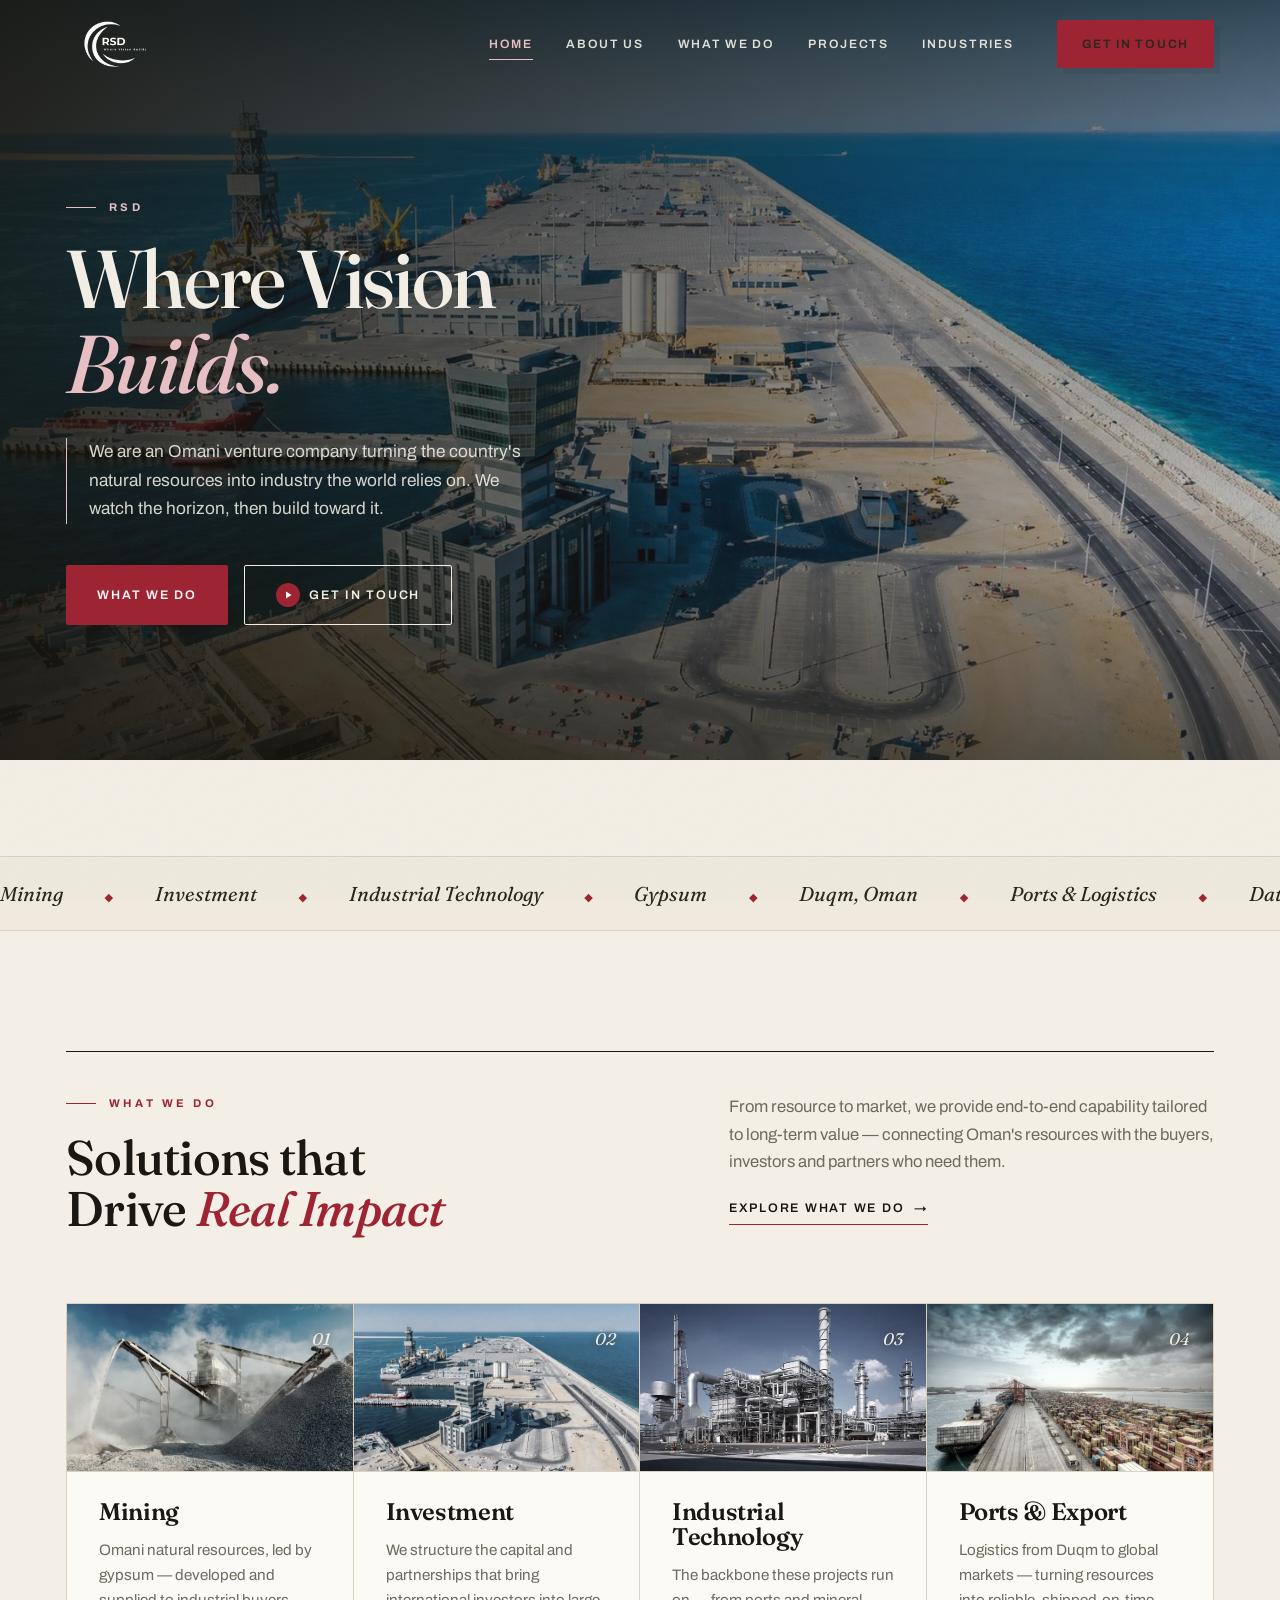
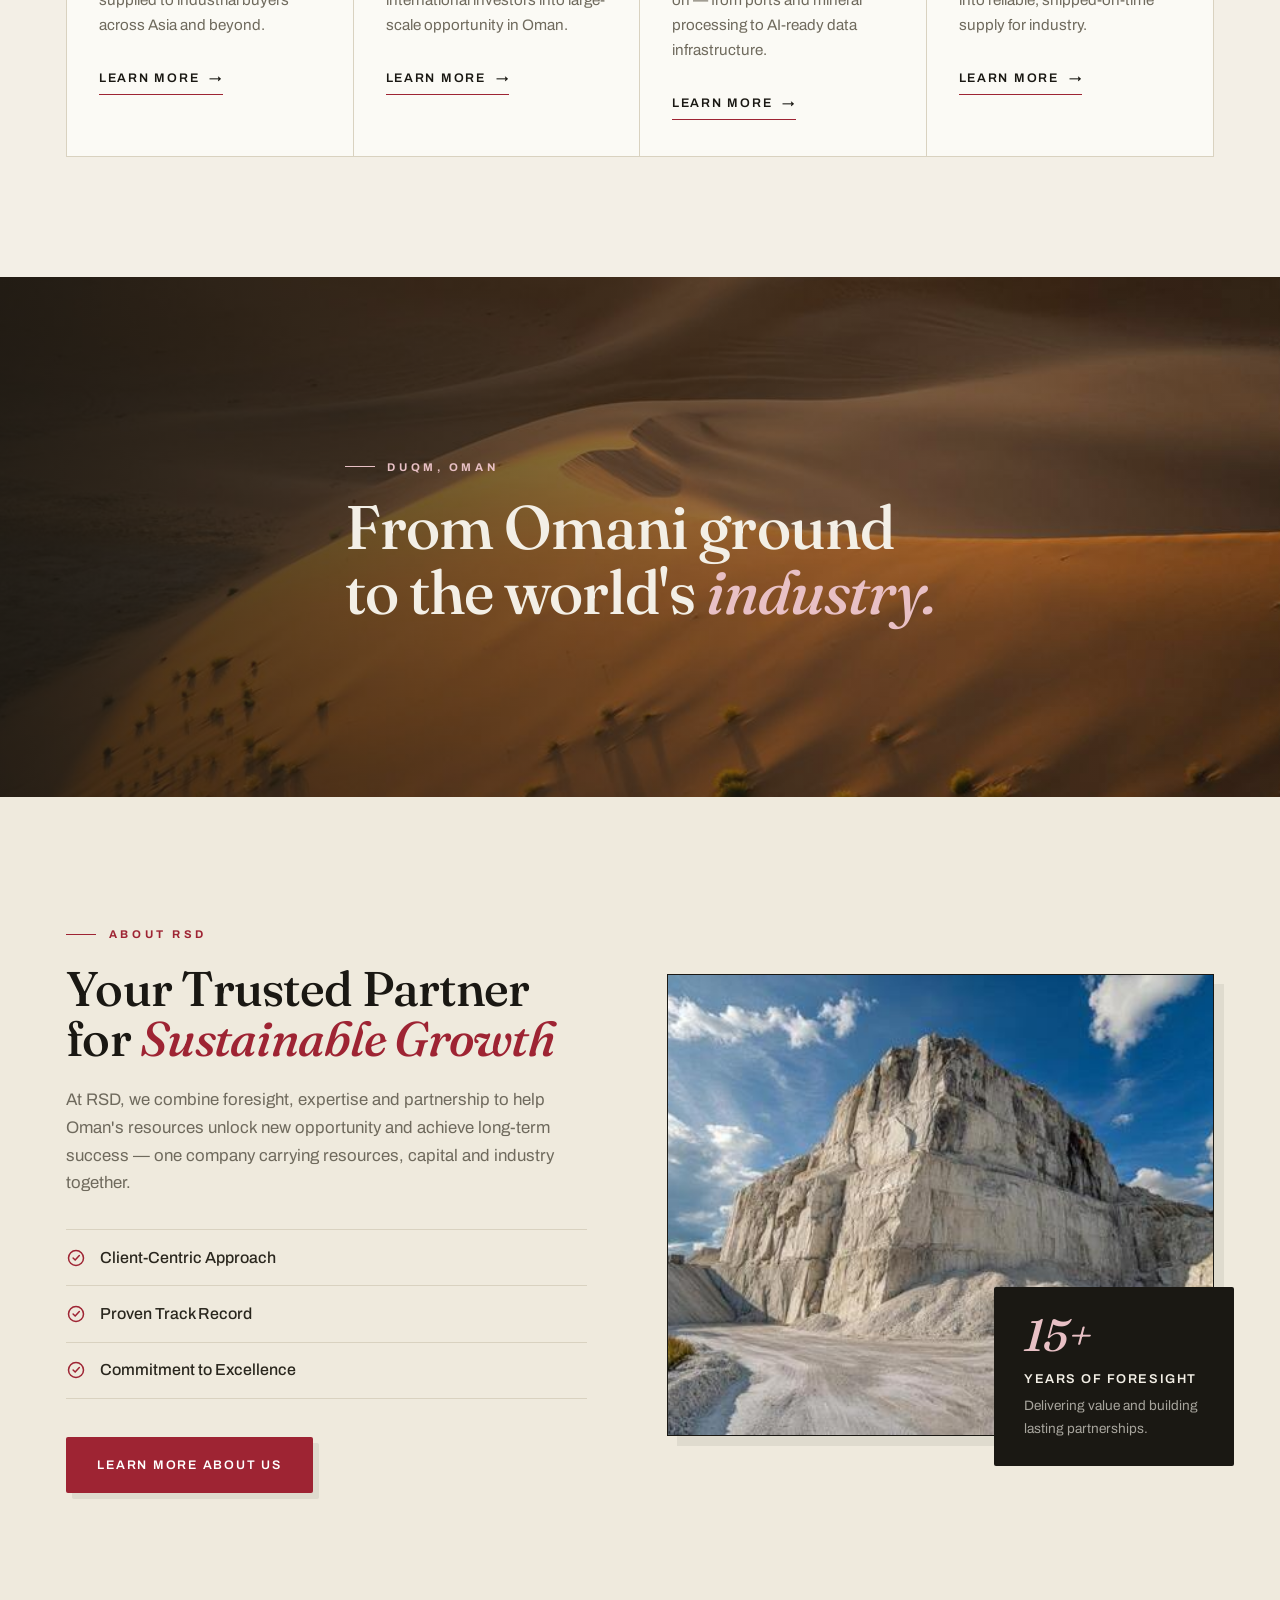
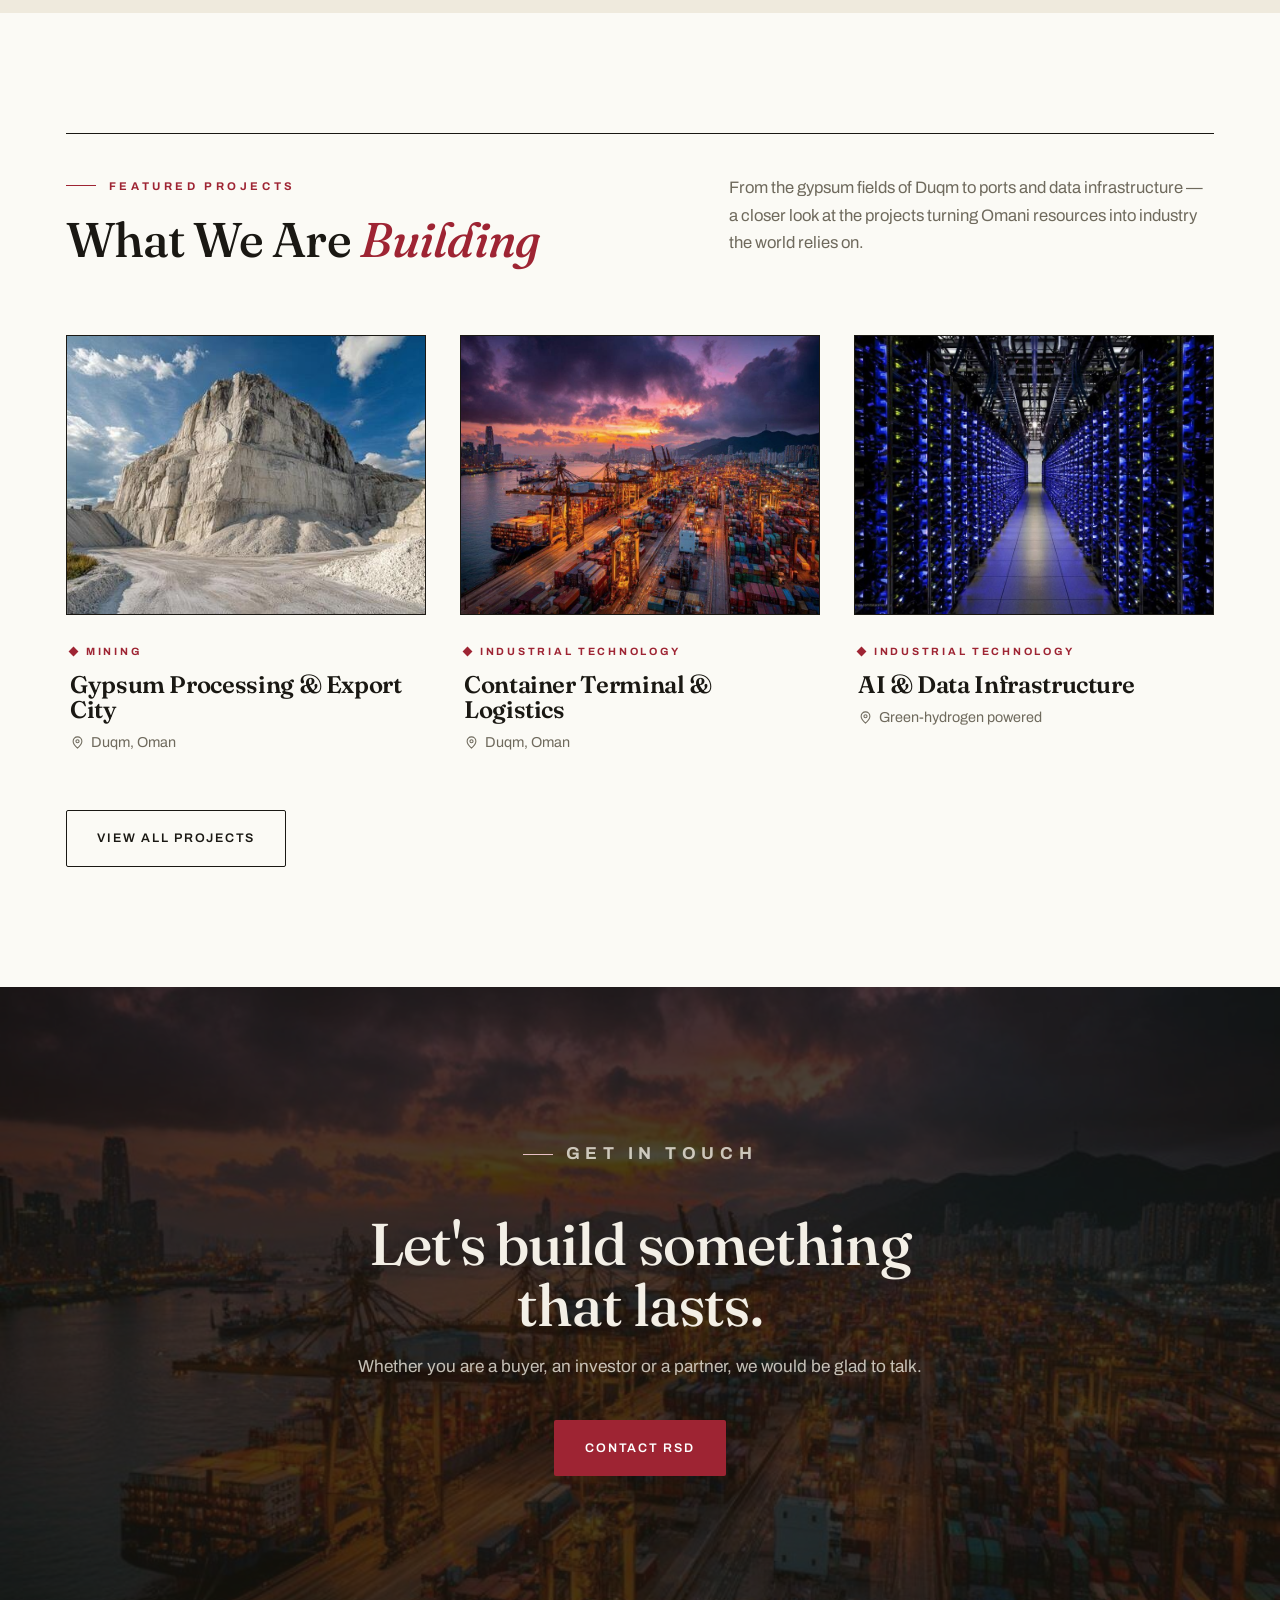
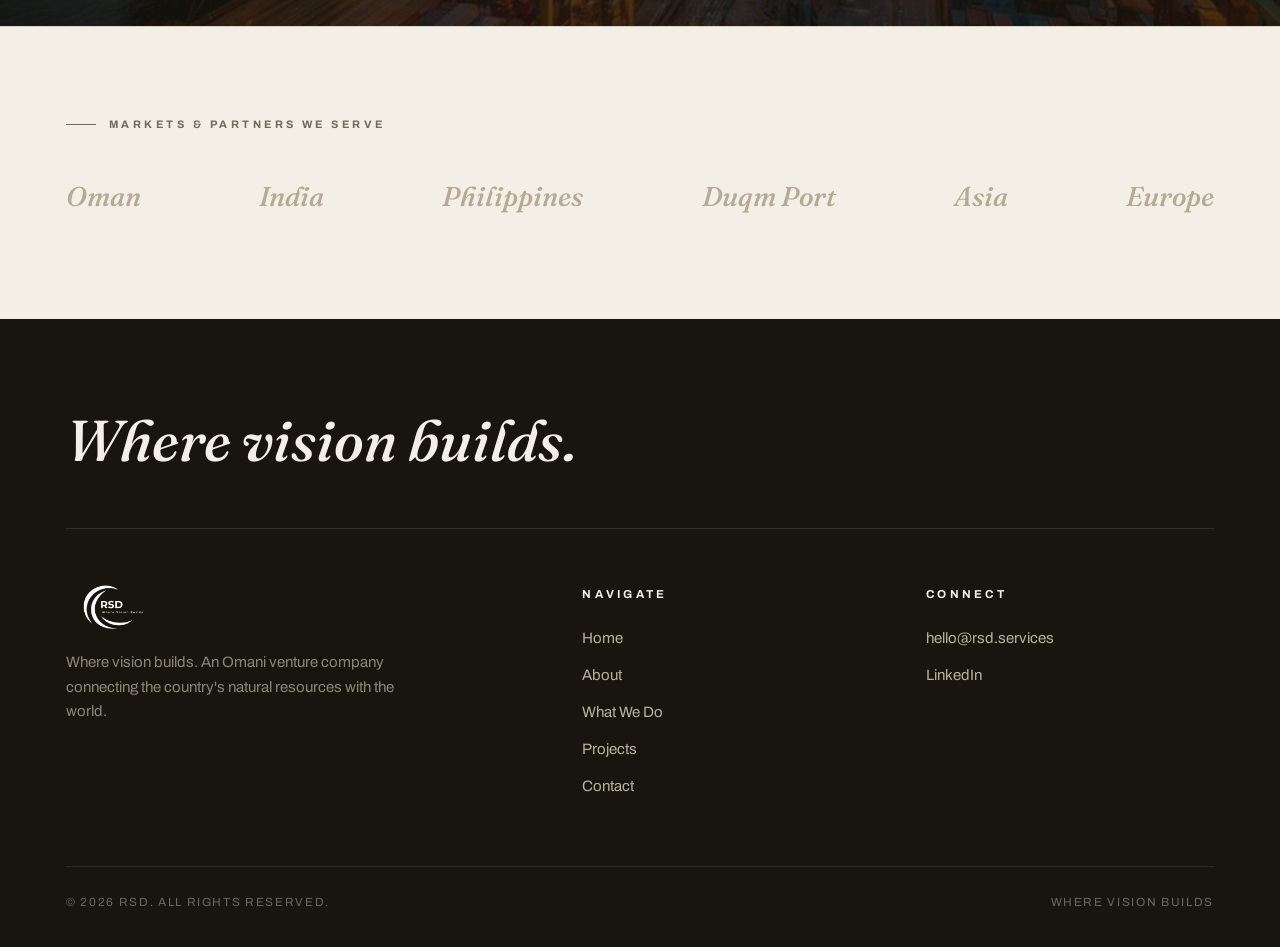
==== index.html @ 6967216f "Clean URLs (.htaccess rewrites, extensionless links) + crescent SVG favicon Co-Authored-By: Claude O" ====
<!DOCTYPE html>
<html lang="en">
<head>
  <meta charset="UTF-8">
  <meta name="viewport" content="width=device-width, initial-scale=1.0">
  <title>RSD | Where Vision Builds</title>
  <meta name="description" content="RSD is an Omani venture company connecting the country's natural resources with international buyers and investors across mining, investment and industrial technology.">
  <link rel="stylesheet" href="home.css">
  <link rel="icon" type="image/svg+xml" href="/favicon.svg">
</head>
<body class="hero-dark">

  <!-- HEADER -->
  <header class="site-header">
    <a href="/" class="brand" aria-label="RSD home">
      <img class="brand__dark" src="assets/rsd-logo-dark.png" alt="RSD, Where Vision Builds"><img class="brand__light" src="assets/rsd-logo-ivory.png" alt="RSD, Where Vision Builds">
    </a>
    <nav class="nav" aria-label="Primary">
      <a href="/" aria-current="page">Home</a>
      <a href="/about">About Us</a>
      <a href="/what-we-do">What We Do</a>
      <a href="/projects">Projects</a>
      <a href="/what-we-do#industrial-technology">Industries</a>
      <a href="/contact" class="btn btn--primary">Get in Touch</a>
    </nav>
    <button class="nav-toggle" aria-label="Menu" aria-expanded="false"><span></span><span></span><span></span></button>
  </header>

  <!-- HERO -->
  <section class="hero hero--photo">
    <div class="hero__media">
      <img src="assets/hero.jpg" alt="Aerial view of Duqm Port, Oman" loading="eager" decoding="async">
    </div>
    <div class="wrap">
      <div class="hero__copy">
        <p class="eyebrow">RSD</p>
        <h1>Where Vision<span class="accent">Builds.</span></h1>
        <p class="hero__tag">We are an Omani venture company turning the country's natural resources into industry the world relies on. We watch the horizon, then build toward it.</p>
        <div class="hero__cta">
          <a href="/what-we-do" class="btn btn--primary">What We Do</a>
          <a href="/contact" class="btn btn--ghost"><span class="play"><svg viewBox="0 0 24 24" width="12" height="12" fill="currentColor"><path d="M8 5v14l11-7z"/></svg></span> Get in Touch</a>
        </div>
      </div>
    </div>

  </section>

  <!-- TICKER -->
  <div class="ticker" aria-hidden="true">
    <div class="ticker__track">
      <span>Mining</span><i>&#9670;</i><span>Investment</span><i>&#9670;</i><span>Industrial Technology</span><i>&#9670;</i><span>Gypsum</span><i>&#9670;</i><span>Duqm, Oman</span><i>&#9670;</i><span>Ports &amp; Logistics</span><i>&#9670;</i><span>Data Infrastructure</span><i>&#9670;</i><span>Where Vision Builds</span><i>&#9670;</i><span>Mining</span><i>&#9670;</i><span>Investment</span><i>&#9670;</i><span>Industrial Technology</span><i>&#9670;</i><span>Gypsum</span><i>&#9670;</i><span>Duqm, Oman</span><i>&#9670;</i><span>Ports &amp; Logistics</span><i>&#9670;</i><span>Data Infrastructure</span><i>&#9670;</i><span>Where Vision Builds</span><i>&#9670;</i>
    </div>
  </div>

  <!-- WHAT WE DO -->
  <section class="section">
    <div class="wrap">
      <div class="lead-row">
        <div class="reveal">
          <p class="kicker">What We Do</p>
          <h2>Solutions that<br>Drive <span class="accent">Real Impact</span></h2>
        </div>
        <div class="lead-row__aside reveal" data-delay="1">
          <p>From resource to market, we provide end-to-end capability tailored to long-term value — connecting Oman's resources with the buyers, investors and partners who need them.</p>
          <a href="/what-we-do" class="textlink">Explore What We Do <span>&rarr;</span></a>
        </div>
      </div>

      <div class="scards">
        <a href="/what-we-do#mining" class="scard reveal" data-delay="1">
          <figure class="scard__img"><img src="assets/crusher.jpg" alt="Gypsum crushing and processing" loading="lazy" decoding="async"></figure>
          <h3>Mining</h3>
          <p>Omani natural resources, led by gypsum — developed and supplied to industrial buyers across Asia and beyond.</p>
          <span class="textlink">Learn More <span>&rarr;</span></span>
        </a>
        <a href="/what-we-do#investment" class="scard reveal" data-delay="2">
          <figure class="scard__img"><img src="assets/hero.jpg" alt="Duqm Port development" loading="lazy" decoding="async"></figure>
          <h3>Investment</h3>
          <p>We structure the capital and partnerships that bring international investors into large-scale opportunity in Oman.</p>
          <span class="textlink">Learn More <span>&rarr;</span></span>
        </a>
        <a href="/what-we-do#industrial-technology" class="scard reveal" data-delay="3">
          <figure class="scard__img"><img src="assets/processing-plant.jpg" alt="Industrial processing facility" loading="lazy" decoding="async"></figure>
          <h3>Industrial Technology</h3>
          <p>The backbone these projects run on — from ports and mineral processing to AI-ready data infrastructure.</p>
          <span class="textlink">Learn More <span>&rarr;</span></span>
        </a>
        <a href="/projects" class="scard reveal" data-delay="4">
          <figure class="scard__img"><img src="assets/port-salalah.jpg" alt="Omani port at work" loading="lazy" decoding="async"></figure>
          <h3>Ports &amp; Export</h3>
          <p>Logistics from Duqm to global markets — turning resources into reliable, shipped-on-time supply for industry.</p>
          <span class="textlink">Learn More <span>&rarr;</span></span>
        </a>
      </div>
    </div>
  </section>

  <!-- STATEMENT BAND -->
  <section class="band">
    <div class="band__bg" style="background-image:url('assets/dunes.jpg')"></div>
    <div class="wrap band__inner reveal">
      <p class="kicker kicker--light">Duqm, Oman</p>
      <h2 class="band__title">From Omani ground<br>to the world's <span class="accent">industry.</span></h2>
    </div>
  </section>

  <!-- ABOUT -->
  <section class="section about">
    <div class="wrap about__grid">
      <div class="reveal">
        <p class="kicker">About RSD</p>
        <h2>Your Trusted Partner<br>for <span class="accent">Sustainable Growth</span></h2>
        <p class="body">At RSD, we combine foresight, expertise and partnership to help Oman's resources unlock new opportunity and achieve long-term success — one company carrying resources, capital and industry together.</p>
        <ul class="checklist">
          <li><svg viewBox="0 0 24 24" fill="none" stroke="currentColor" stroke-width="1.8" stroke-linecap="round" stroke-linejoin="round"><circle cx="12" cy="12" r="9"/><path d="m8.5 12 2.5 2.5L16 9"/></svg> Client-Centric Approach</li>
          <li><svg viewBox="0 0 24 24" fill="none" stroke="currentColor" stroke-width="1.8" stroke-linecap="round" stroke-linejoin="round"><circle cx="12" cy="12" r="9"/><path d="m8.5 12 2.5 2.5L16 9"/></svg> Proven Track Record</li>
          <li><svg viewBox="0 0 24 24" fill="none" stroke="currentColor" stroke-width="1.8" stroke-linecap="round" stroke-linejoin="round"><circle cx="12" cy="12" r="9"/><path d="m8.5 12 2.5 2.5L16 9"/></svg> Commitment to Excellence</li>
        </ul>
        <a href="/about" class="btn btn--primary">Learn More About Us</a>
      </div>
      <div class="about__media reveal" data-delay="1">
        <div class="frame">
          <img src="assets/project-gypsum.jpg" alt="RSD gypsum quarry in Oman" loading="lazy" decoding="async">
        </div>
        <div class="float-card">
          <b>15+</b>
          <p class="ttl">Years of Foresight</p>
          <p>Delivering value and building lasting partnerships.</p>
        </div>
      </div>
    </div>
  </section>

  <!-- FEATURED PROJECTS -->
  <section class="section projects">
    <div class="wrap">
      <div class="lead-row">
        <div class="reveal">
          <p class="kicker">Featured Projects</p>
          <h2>What We Are <span class="accent">Building</span></h2>
        </div>
        <div class="lead-row__aside reveal" data-delay="1">
          <p>From the gypsum fields of Duqm to ports and data infrastructure — a closer look at the projects turning Omani resources into industry the world relies on.</p>
        </div>
      </div>
      <div class="pcards">
        <a href="/projects" class="pcard reveal" data-delay="1">
          <div class="pcard__img"><img src="assets/project-gypsum.jpg" alt="Gypsum processing and export" loading="lazy" decoding="async"></div>
          <div class="pcard__body">
            <span class="pcard__sector">Mining</span>
            <h3>Gypsum Processing &amp; Export City</h3>
            <p class="pcard__loc"><svg viewBox="0 0 24 24" width="15" height="15" fill="none" stroke="currentColor" stroke-width="1.7" stroke-linecap="round" stroke-linejoin="round"><path d="M12 21s-7-6.2-7-11a7 7 0 0 1 14 0c0 4.8-7 11-7 11Z"/><circle cx="12" cy="10" r="2.5"/></svg> Duqm, Oman</p>
          </div>
        </a>
        <a href="/projects" class="pcard reveal" data-delay="2">
          <div class="pcard__img"><img src="assets/project-terminal.jpg" alt="Container terminal and logistics" loading="lazy" decoding="async"></div>
          <div class="pcard__body">
            <span class="pcard__sector">Industrial Technology</span>
            <h3>Container Terminal &amp; Logistics</h3>
            <p class="pcard__loc"><svg viewBox="0 0 24 24" width="15" height="15" fill="none" stroke="currentColor" stroke-width="1.7" stroke-linecap="round" stroke-linejoin="round"><path d="M12 21s-7-6.2-7-11a7 7 0 0 1 14 0c0 4.8-7 11-7 11Z"/><circle cx="12" cy="10" r="2.5"/></svg> Duqm, Oman</p>
          </div>
        </a>
        <a href="/projects" class="pcard reveal" data-delay="3">
          <div class="pcard__img"><img src="assets/project-data.jpg" alt="AI and data infrastructure" loading="lazy" decoding="async"></div>
          <div class="pcard__body">
            <span class="pcard__sector">Industrial Technology</span>
            <h3>AI &amp; Data Infrastructure</h3>
            <p class="pcard__loc"><svg viewBox="0 0 24 24" width="15" height="15" fill="none" stroke="currentColor" stroke-width="1.7" stroke-linecap="round" stroke-linejoin="round"><path d="M12 21s-7-6.2-7-11a7 7 0 0 1 14 0c0 4.8-7 11-7 11Z"/><circle cx="12" cy="10" r="2.5"/></svg> Green-hydrogen powered</p>
          </div>
        </a>
      </div>
      <div class="projects__cta reveal">
        <a href="/projects" class="btn btn--ghost">View All Projects</a>
      </div>
    </div>
  </section>

  <!-- CTA BAND -->
  <section class="cta">
    <div class="cta__bg" style="background-image:url('assets/project-terminal.jpg')"></div>
    <div class="wrap cta__inner reveal">
      <p class="kicker kicker--light">Get in Touch</p>
      <h2>Let's build something that lasts.</h2>
      <p>Whether you are a buyer, an investor or a partner, we would be glad to talk.</p>
      <a href="/contact" class="btn btn--primary">Contact RSD</a>
    </div>
  </section>

  <!-- TRUSTED BY / MARKETS -->
  <section class="brands">
    <div class="wrap">
      <p class="brands__label">Markets &amp; partners we serve</p>
      <div class="brands__row">
        <span>Oman</span>
        <span>India</span>
        <span>Philippines</span>
        <span>Duqm Port</span>
        <span>Asia</span>
        <span>Europe</span>
      </div>
    </div>
  </section>

  <!-- FOOTER -->
  <footer class="site-footer">
    <div class="wrap">
      <div class="footer-top">
        <div>
          <img src="assets/rsd-logo-ivory.png" alt="RSD">
          <p>Where vision builds. An Omani venture company connecting the country's natural resources with the world.</p>
        </div>
        <div class="footer-col">
          <h5>Navigate</h5>
          <a href="/">Home</a>
          <a href="/about">About</a>
          <a href="/what-we-do">What We Do</a>
          <a href="/projects">Projects</a>
          <a href="/contact">Contact</a>
        </div>
        <div class="footer-col">
          <h5>Connect</h5>
          <a href="mailto:hello@rsd.services">hello@rsd.services</a>
          <a href="#">LinkedIn</a>
        </div>
      </div>
      <div class="footer-bottom">
        <span>© 2026 RSD. All rights reserved.</span>
        <span>Where Vision Builds</span>
      </div>
    </div>
  </footer>

  <script src="site.js"></script>
</body>
</html>
---- home.css ----
/* =====================================================================
   RSD — Site design system
   Editorial identity: Fraunces serif display, Archivo grotesque body,
   bone paper, ink, crimson. Hairlines, numerals, hard shadows, grain.
   ===================================================================== */

@import url('https://fonts.googleapis.com/css2?family=Fraunces:ital,opsz,wght@0,9..144,400;0,9..144,500;0,9..144,600;1,9..144,400;1,9..144,500;1,9..144,600&family=Archivo:wght@400;500;600;700&display=swap');

:root{
  /* ---- RSD brand palette ---- */
  --ink:#1A1813;
  --ink-2:#2a271e;
  --muted:#6f6a5d;
  --teal:#9E2433;            /* RSD crimson accent (legacy var name) */
  --teal-d:#7e1b27;
  --teal-soft:rgba(158,36,51,.08);
  --gold:#8a6a36;
  --gold-soft:rgba(180,139,82,.14);
  --warm:#6E6A5C;
  --warm-soft:#EAE5D9;
  --bg:#F3EFE6;
  --bg-2:#EFEADD;
  --card:#FBFAF5;
  --line:#D9D2C0;
  --line-soft:#E6E0D2;
  --shadow-hard:10px 10px 0 rgba(26,24,19,.07);
  --shadow-hard-sm:6px 6px 0 rgba(26,24,19,.07);
  --serif:'Fraunces',Georgia,serif;
  --sans:'Archivo',system-ui,sans-serif;
  --radius:2px;
  --wrap:1220px;
}

*{box-sizing:border-box;margin:0;padding:0}
html{scroll-behavior:smooth}
body{
  font-family:var(--sans);
  color:var(--ink);
  background:var(--bg);
  line-height:1.65;
  -webkit-font-smoothing:antialiased;
  overflow-x:hidden;
}
/* paper grain over everything */
body::before{
  content:"";position:fixed;inset:0;z-index:99;pointer-events:none;
  background-image:url("data:image/svg+xml,%3Csvg xmlns='http://www.w3.org/2000/svg' width='240' height='240'%3E%3Cfilter id='n'%3E%3CfeTurbulence type='fractalNoise' baseFrequency='0.85' numOctaves='2'/%3E%3C/filter%3E%3Crect width='100%25' height='100%25' filter='url(%23n)'/%3E%3C/svg%3E");
  opacity:.05;mix-blend-mode:multiply;
}
img{max-width:100%;display:block}
a{text-decoration:none;color:inherit}
h1,h2,h3{font-family:var(--serif);font-weight:600;line-height:1.04;color:var(--ink);letter-spacing:-.015em}
h4,h5{font-family:var(--sans);font-weight:600;color:var(--ink)}
em{font-family:var(--serif);font-style:italic}

.wrap{max-width:var(--wrap);margin:0 auto;padding:0 36px}
.accent{color:var(--teal);font-family:var(--serif);font-style:italic;font-weight:500}

/* ---------- labels / eyebrows ---------- */
.eyebrow,.kicker{
  display:inline-flex;align-items:center;gap:.8rem;
  font-family:var(--sans);font-weight:700;font-size:.7rem;
  letter-spacing:.32em;text-transform:uppercase;color:var(--teal);margin-bottom:1.2rem;
}
.eyebrow::before,.kicker::before{content:"";width:30px;height:1px;background:var(--teal);flex:none}
.kicker--light{color:#e8c0c5}
.kicker--light::before{background:#e8c0c5}

/* ---------- buttons ---------- */
.btn{
  display:inline-flex;align-items:center;justify-content:center;gap:.6rem;
  font-family:var(--sans);font-weight:600;font-size:.78rem;
  letter-spacing:.14em;text-transform:uppercase;
  padding:1.05rem 1.9rem;border-radius:var(--radius);cursor:pointer;
  border:1px solid transparent;position:relative;
  transition:transform .25s ease,background .25s ease,box-shadow .25s ease,color .25s ease,border-color .25s;
}
.btn--primary{background:var(--teal);color:#fff;box-shadow:var(--shadow-hard-sm)}
.btn--primary:hover{background:var(--teal-d);transform:translate(-2px,-2px);box-shadow:8px 8px 0 rgba(26,24,19,.1)}
.btn--ghost{background:transparent;color:var(--ink);border-color:var(--ink)}
.btn--ghost:hover{background:var(--ink);color:var(--bg)}
.btn--ghost .play{width:24px;height:24px;border-radius:50%;background:var(--teal);color:#fff;display:grid;place-items:center;flex:none}
.btn--ghost:hover .play{background:#fff;color:var(--ink)}

/* ---------- header ---------- */
.site-header{
  position:fixed;top:0;left:0;right:0;z-index:60;
  display:flex;align-items:center;justify-content:space-between;
  padding:20px max(36px,calc((100% - var(--wrap))/2 + 36px));
  transition:background .35s ease,box-shadow .35s ease,padding .35s ease;
}
.site-header.scrolled{
  background:rgba(243,239,230,.92);
  -webkit-backdrop-filter:blur(10px);backdrop-filter:blur(10px);
  box-shadow:0 1px 0 var(--line);
  padding-top:12px;padding-bottom:12px;
}
.brand img{height:46px;width:auto;transition:height .35s}
.site-header.scrolled .brand img{height:38px}
.nav{display:flex;align-items:center;gap:2.1rem}
.nav a{
  font-size:.76rem;font-weight:600;letter-spacing:.14em;text-transform:uppercase;
  color:var(--ink-2);transition:color .2s;position:relative;
}
.nav a:not(.btn)::after{
  content:"";position:absolute;left:0;bottom:-6px;width:0;height:1px;background:var(--teal);transition:width .3s;
}
.nav a:not(.btn):hover::after,.nav a[aria-current="page"]:not(.btn)::after{width:100%}
.nav a:hover,.nav a[aria-current="page"]{color:var(--teal)}
.nav .btn{margin-left:.6rem;padding:.8rem 1.5rem}
.nav-toggle{display:none;flex-direction:column;gap:5px;background:none;border:0;cursor:pointer;padding:6px;z-index:70}
.nav-toggle span{width:26px;height:2px;background:var(--ink);transition:.3s}

/* ---------- hero ---------- */
.hero{
  position:relative;overflow:hidden;
  padding:190px 0 110px;min-height:760px;
}
.hero__media{position:absolute;inset:0}
.hero__media img{width:100%;height:100%;object-fit:cover;object-position:center right}
.hero__media::after{
  content:"";position:absolute;inset:0;
  background:
    linear-gradient(90deg, var(--bg) 0%, var(--bg) 24%, rgba(243,239,230,.95) 42%, rgba(243,239,230,.55) 66%, rgba(243,239,230,.1) 100%),
    linear-gradient(180deg, rgba(243,239,230,.85) 0%, rgba(243,239,230,0) 20%),
    linear-gradient(0deg, rgba(243,239,230,.75) 0%, rgba(243,239,230,0) 28%);
}
.hero__copy{position:relative;z-index:3;max-width:640px}
.hero h1{
  font-size:clamp(3.2rem,6.4vw,5.6rem);font-weight:500;letter-spacing:-.02em;
}
.hero h1 .accent{display:block;font-weight:500}
.hero__tag{
  color:var(--ink-2);font-size:1.08rem;max-width:46ch;margin:2rem 0 2.6rem;
  padding-left:1.4rem;border-left:1px solid var(--teal);
}
.hero__cta{display:flex;gap:1rem;flex-wrap:wrap}

/* ---------- hero: full photo background variant ---------- */
.hero--photo{background:#17150E}
.hero--photo .hero__media img{object-position:center}
.hero--photo .hero__media::after{
  background:
    linear-gradient(90deg, rgba(23,21,14,.88) 0%, rgba(23,21,14,.6) 44%, rgba(23,21,14,.22) 100%),
    linear-gradient(180deg, rgba(23,21,14,.6) 0%, rgba(23,21,14,0) 32%),
    linear-gradient(0deg, rgba(23,21,14,.55) 0%, rgba(23,21,14,0) 34%);
}
.hero--photo h1{color:#F3EFE6}
.hero--photo h1 .accent{color:#e8c0c5}
.hero--photo .eyebrow{color:#e8c0c5}
.hero--photo .eyebrow::before{background:#e8c0c5}
.hero--photo .hero__tag{color:rgba(243,239,230,.88);border-left-color:#e8c0c5}
.hero--photo .btn--ghost{color:#F3EFE6;border-color:#F3EFE6}
.hero--photo .btn--ghost:hover{background:#F3EFE6;color:var(--ink)}

/* adaptive header over the dark hero (until scrolled) */
.brand__light{display:none}
.hero-dark .site-header:not(.scrolled) .brand__dark{display:none}
.hero-dark .site-header:not(.scrolled) .brand__light{display:block}
.hero-dark .site-header:not(.scrolled) .nav a:not(.btn){color:rgba(243,239,230,.92)}
.hero-dark .site-header:not(.scrolled) .nav a:not(.btn):hover,
.hero-dark .site-header:not(.scrolled) .nav a[aria-current="page"]:not(.btn){color:#e8c0c5}
.hero-dark .site-header:not(.scrolled) .nav a:not(.btn)::after{background:#e8c0c5}
.hero-dark .site-header:not(.scrolled) .nav-toggle span{background:#F3EFE6}
/* mobile menu panel stays readable regardless */
.hero-dark .site-header:not(.scrolled) .nav.open a:not(.btn){color:var(--ink-2)}

/* ---------- ticker ---------- */
.ticker{
  overflow:hidden;border-top:1px solid var(--line);border-bottom:1px solid var(--line);
  padding:20px 0;margin-top:96px;background:var(--bg-2);
}
.ticker__track{
  display:inline-flex;align-items:baseline;gap:2.6rem;white-space:nowrap;
  animation:tick 36s linear infinite;
}
.ticker__track span{font-family:var(--serif);font-style:italic;font-size:1.25rem;color:var(--ink-2)}
.ticker__track i{font-style:normal;color:var(--teal);font-size:.7rem}
@keyframes tick{from{transform:translateX(0)}to{transform:translateX(-50%)}}

/* ---------- section scaffolding ---------- */
.section{padding:120px 0}
.section--bone{background:var(--bg)}
.section--card{background:var(--card)}
.section-head{max-width:720px;margin-bottom:64px}
.section-head h2{font-size:clamp(2.2rem,3.8vw,3.2rem);font-weight:500;margin-top:.4rem}
.lead-row{
  display:grid;grid-template-columns:1.1fr .9fr;gap:70px;align-items:end;
  margin-bottom:70px;padding-top:34px;border-top:1px solid var(--ink);
}
.lead-row h2{font-size:clamp(2.2rem,3.8vw,3.2rem);font-weight:500}
.lead-row__aside{color:var(--muted);font-size:1.04rem;padding-bottom:8px}
.textlink{
  display:inline-flex;align-items:center;gap:.6rem;color:var(--ink);font-weight:600;
  font-size:.78rem;letter-spacing:.14em;text-transform:uppercase;margin-top:1.4rem;
  border-bottom:1px solid var(--teal);padding-bottom:.35rem;transition:color .25s,gap .25s;
}
.textlink:hover{color:var(--teal);gap:1rem}

/* ---------- service cards ---------- */
.scards{display:grid;grid-template-columns:repeat(4,1fr);gap:0;counter-reset:svc;border:1px solid var(--line);background:var(--line)}
.scard{
  background:var(--card);padding:44px 32px 36px;position:relative;counter-increment:svc;
  outline:1px solid var(--line);
  transition:background .35s ease;
}
.scard::before{
  content:"0" counter(svc);position:absolute;top:22px;right:24px;z-index:3;
  font-family:var(--serif);font-style:italic;font-size:1.05rem;color:#F3EFE6;
  text-shadow:0 1px 8px rgba(23,21,14,.55);
  transition:color .3s;
}
.scard:hover{background:var(--bg-2)}
.scard:hover::before{color:#e8c0c5}
.scard__img{
  height:168px;margin:-44px -32px 0;overflow:hidden;
  border-bottom:1px solid var(--line);
}
.scard__img img{
  width:100%;height:100%;object-fit:cover;
  filter:grayscale(.55) saturate(.85);transform:scale(1.01);
  transition:filter .5s ease,transform .6s ease;
}
.scard:hover .scard__img img{filter:none;transform:scale(1.06)}
.scard h3{font-size:1.5rem;font-weight:600;margin:28px 0 .8rem}
.scard p{color:var(--muted);font-size:.95rem;margin-bottom:1.6rem}
.scard .textlink{margin-top:0}

/* ---------- about ---------- */
.about{background:var(--bg-2)}
.about__grid{display:grid;grid-template-columns:1fr 1.05fr;gap:80px;align-items:center}
.about h2{font-size:clamp(2.2rem,3.8vw,3.2rem);font-weight:500;margin-bottom:1.4rem}
.about p.body{color:var(--muted);font-size:1.05rem;margin-bottom:2rem}
.checklist{list-style:none;display:flex;flex-direction:column;margin-bottom:2.4rem;border-top:1px solid var(--line)}
.checklist li{
  display:flex;align-items:center;gap:.9rem;font-weight:500;color:var(--ink-2);
  padding:.9rem 0;border-bottom:1px solid var(--line);
}
.checklist svg{width:20px;height:20px;color:var(--teal);flex:none}
.about__media{position:relative}
.about__media .frame{border:1px solid var(--ink);box-shadow:var(--shadow-hard);overflow:hidden}
.about__media .frame img{width:100%;height:460px;object-fit:cover;transition:transform .8s ease}
.about__media:hover .frame img{transform:scale(1.04)}
.float-card{
  position:absolute;right:-20px;bottom:-30px;
  background:var(--ink);color:var(--bg);padding:26px 30px;max-width:240px;
  border-radius:var(--radius);
}
.float-card b{font-family:var(--serif);font-style:italic;font-size:2.8rem;font-weight:500;color:#e8c0c5;display:block;line-height:1}
.float-card .ttl{font-family:var(--sans);font-weight:600;font-size:.8rem;letter-spacing:.12em;text-transform:uppercase;color:var(--bg);margin:.7rem 0 .3rem}
.float-card p{color:rgba(243,239,230,.65);font-size:.85rem}

/* ---------- full-bleed statement band ---------- */
.band{position:relative;overflow:hidden;display:flex;align-items:center;min-height:520px;padding:110px 0}
.band__bg{position:absolute;inset:0;background-size:cover;background-position:center;transform:scale(1.02)}
.band::after{content:"";position:absolute;inset:0;
  background:linear-gradient(90deg, rgba(26,24,19,.85) 0%, rgba(26,24,19,.5) 50%, rgba(26,24,19,.15) 100%)}
.band__inner{position:relative;z-index:2}
.band__title{color:#F3EFE6;font-size:clamp(2.4rem,4.8vw,4.2rem);font-weight:500;line-height:1.05;max-width:820px}
.band__title .accent{color:#e8c0c5}

/* ---------- featured projects ---------- */
.projects{background:var(--card)}
.pcards{display:grid;grid-template-columns:repeat(3,1fr);gap:34px}
.pcard{background:transparent;transition:transform .35s ease}
.pcard:hover{transform:translateY(-6px)}
.pcard__img{height:280px;overflow:hidden;border:1px solid var(--ink)}
.pcard__img img{width:100%;height:100%;object-fit:cover;transition:transform .7s ease;filter:saturate(.92)}
.pcard:hover .pcard__img img{transform:scale(1.06);filter:saturate(1.05)}
.pcard__body{padding:22px 4px 0}
.pcard__sector{
  display:inline-flex;align-items:center;gap:.55rem;
  font-family:var(--sans);font-weight:700;font-size:.66rem;
  letter-spacing:.26em;text-transform:uppercase;color:var(--teal);margin-bottom:.8rem;
}
.pcard__sector::before{content:"";width:7px;height:7px;background:var(--teal);transform:rotate(45deg)}
.pcard h3{font-size:1.5rem;font-weight:600;margin-bottom:.5rem}
.pcard__loc{color:var(--muted);font-size:.9rem;display:flex;align-items:center;gap:.4rem}
.projects__cta{margin-top:56px}

/* ---------- CTA band ---------- */
.cta{position:relative;overflow:hidden;padding:150px 0;text-align:center}
.cta__bg{position:absolute;inset:0;background-size:cover;background-position:center}
.cta::after{content:"";position:absolute;inset:0;background:rgba(23,21,14,.78)}
.cta__inner{position:relative;z-index:2;max-width:720px;margin:0 auto}
.cta__inner .kicker{justify-content:center}
.cta__inner h2{color:#F3EFE6;font-size:clamp(2.4rem,4.6vw,3.8rem);font-weight:500;margin:.4rem 0 1.1rem}
.cta__inner h2 em,.cta__inner h2 .accent{color:#e8c0c5}
.cta__inner p{color:rgba(243,239,230,.78);font-size:1.08rem;margin-bottom:2.4rem}

/* ---------- brand strip ---------- */
.brands{padding:80px 0 100px;border-top:1px solid var(--line);background:var(--bg)}
.brands__label{
  display:inline-flex;align-items:center;gap:.8rem;
  font-family:var(--sans);font-weight:700;font-size:.68rem;
  letter-spacing:.32em;text-transform:uppercase;color:var(--warm);margin-bottom:40px;
}
.brands__label::before{content:"";width:30px;height:1px;background:var(--warm)}
.brands__row{display:flex;align-items:baseline;justify-content:space-between;flex-wrap:wrap;gap:30px}
.brands__row span{
  font-family:var(--serif);font-style:italic;font-weight:500;font-size:1.7rem;color:#b5ab94;
  transition:color .3s;
}
.brands__row span:hover{color:var(--teal)}

/* ---------- footer ---------- */
.site-footer{background:#17150E;color:#b8b2a3;padding:90px 0 34px}
.site-footer .wrap::before{
  content:"Where vision builds.";
  display:block;font-family:var(--serif);font-style:italic;font-weight:500;
  font-size:clamp(2.2rem,5vw,3.6rem);color:#F3EFE6;line-height:1.1;
  padding-bottom:56px;margin-bottom:56px;border-bottom:1px solid rgba(243,239,230,.12);
}
.footer-top{display:grid;grid-template-columns:1.6fr 1fr 1fr;gap:56px;padding-bottom:56px;border-bottom:1px solid rgba(243,239,230,.1)}
.site-footer img{height:44px;margin-bottom:1.3rem}
.site-footer p{font-size:.94rem;max-width:340px;color:#8c8678}
.footer-col h5{
  color:#F3EFE6;font-size:.72rem;font-weight:700;letter-spacing:.28em;text-transform:uppercase;margin-bottom:1.4rem;
}
.footer-col a{display:block;margin-bottom:.75rem;font-size:.94rem;color:#b8b2a3;transition:color .2s,padding-left .25s}
.footer-col a:hover{color:#e8c0c5;padding-left:6px}
.footer-bottom{
  display:flex;justify-content:space-between;align-items:center;padding-top:26px;
  font-size:.74rem;letter-spacing:.14em;text-transform:uppercase;color:#6d675a;
}

/* =====================================================================
   INNER PAGES
   ===================================================================== */

/* ---------- page hero ---------- */
.phero{position:relative;overflow:hidden;display:flex;align-items:center;min-height:560px;padding:200px 0 100px}
.phero__media{position:absolute;inset:0}
.phero__media img{width:100%;height:100%;object-fit:cover;object-position:center}
.phero__media::after{content:"";position:absolute;inset:0;
  background:
    linear-gradient(90deg, var(--bg) 0%, rgba(243,239,230,.96) 32%, rgba(243,239,230,.6) 60%, rgba(243,239,230,.12) 100%),
    linear-gradient(180deg, rgba(243,239,230,.85) 0%, rgba(243,239,230,0) 20%),
    linear-gradient(0deg, rgba(243,239,230,.55) 0%, rgba(243,239,230,0) 30%);
}
.phero .wrap{position:relative;z-index:2}
.phero h1{font-size:clamp(2.8rem,5.4vw,4.6rem);font-weight:500;max-width:20ch}
.phero p:not(.eyebrow){color:var(--ink-2);font-size:1.1rem;max-width:52ch;margin-top:1.6rem;padding-left:1.4rem;border-left:1px solid var(--teal)}

/* split intro row */
.split-2{display:grid;grid-template-columns:1fr 1.05fr;gap:76px;align-items:center}
.split-2 h2{font-size:clamp(2rem,3.4vw,2.8rem);font-weight:500;margin-bottom:1.2rem}
.split-2 .body{color:var(--muted);font-size:1.04rem;margin-bottom:1rem}
.media-frame{border:1px solid var(--ink);box-shadow:var(--shadow-hard);overflow:hidden}
.media-frame img{width:100%;height:520px;object-fit:cover;transition:transform .8s ease}
.media-frame:hover img{transform:scale(1.04)}

/* ---------- vision & mission ---------- */
.vm-grid{display:grid;grid-template-columns:repeat(2,1fr);gap:0;border:1px solid var(--line);background:var(--line)}
.vm-card{background:var(--card);outline:1px solid var(--line);padding:52px 44px;transition:background .35s}
.vm-card:hover{background:var(--bg-2)}
.vm-card__ic{
  width:56px;height:56px;border-radius:50%;border:1px solid var(--ink);color:var(--ink);
  display:grid;place-items:center;margin-bottom:26px;transition:background .3s,color .3s,border-color .3s;
}
.vm-card:hover .vm-card__ic{background:var(--teal);border-color:var(--teal);color:#fff}
.vm-card__ic svg{width:25px;height:25px}
.vm-card h3{font-size:1.6rem;font-weight:600;margin-bottom:.7rem}
.vm-card p{color:var(--muted)}

/* ---------- values ---------- */
.values{display:grid;grid-template-columns:repeat(4,1fr);gap:0;counter-reset:val;border:1px solid var(--line);background:var(--line)}
.value{background:var(--card);outline:1px solid var(--line);padding:40px 30px;position:relative;counter-increment:val;transition:background .35s}
.value::before{
  content:"0" counter(val);position:absolute;top:22px;right:24px;
  font-family:var(--serif);font-style:italic;font-size:.95rem;color:var(--muted);transition:color .3s;
}
.value:hover{background:var(--bg-2)}
.value:hover::before{color:var(--teal)}
.value__ic{
  width:50px;height:50px;border-radius:50%;border:1px solid var(--ink);color:var(--ink);
  display:grid;place-items:center;margin-bottom:24px;background:transparent;
  transition:background .3s,color .3s,border-color .3s;
}
.value:hover .value__ic{background:var(--teal);border-color:var(--teal);color:#fff}
.value__ic svg{width:23px;height:23px}
.value h4{font-family:var(--serif);font-size:1.3rem;font-weight:600;margin-bottom:.6rem}
.value p{color:var(--muted);font-size:.93rem}
.ic-navy,.ic-red{background:transparent}

/* ---------- founders ---------- */
.partners{display:grid;grid-template-columns:repeat(2,minmax(240px,380px));gap:34px}
.partner{
  background:var(--card);border:1px solid var(--ink);padding:44px 40px;text-align:center;
  box-shadow:var(--shadow-hard-sm);transition:transform .3s,box-shadow .3s;
}
.partner:hover{transform:translate(-2px,-2px);box-shadow:8px 8px 0 rgba(26,24,19,.1)}
.partner__avatar{
  width:88px;height:88px;border-radius:50%;margin:0 auto 20px;display:grid;place-items:center;
  font-family:var(--serif);font-style:italic;font-weight:600;font-size:1.7rem;color:#F3EFE6;
  background:var(--teal);
}
.partner h4{font-family:var(--serif);font-size:1.35rem;font-weight:600;margin-bottom:.35rem}
.partner span{color:var(--muted);font-size:.74rem;letter-spacing:.22em;text-transform:uppercase}

/* ---------- region chips ---------- */
.regions{display:flex;flex-wrap:wrap;gap:.7rem;margin-top:1.8rem}
.region-chip{
  display:inline-flex;align-items:center;gap:.5rem;padding:.55rem 1.1rem;
  background:transparent;border:1px solid var(--ink);font-weight:600;font-size:.76rem;
  letter-spacing:.12em;text-transform:uppercase;color:var(--ink-2);border-radius:var(--radius);
  transition:background .25s,color .25s;
}
.region-chip:hover{background:var(--ink);color:var(--bg)}
.region-chip svg{width:15px;height:15px;color:var(--teal)}
.region-chip:hover svg{color:#e8c0c5}

/* ---------- sectors (what we do) ---------- */
.sector{display:grid;grid-template-columns:minmax(280px,.8fr) 1.2fr;gap:60px;padding:80px 0;border-top:1px solid var(--ink);align-items:start;scroll-margin-top:110px}
.sector:first-child{border-top:0;padding-top:20px}
.sector__index{position:sticky;top:130px}
.sector__index .n{
  font-family:var(--serif);font-style:italic;font-size:2.6rem;color:var(--teal);line-height:1;display:block;
}
.sector__index h2{font-size:clamp(2rem,3.2vw,2.8rem);font-weight:500;margin-top:.8rem}
.sector__media{border:1px solid var(--ink);overflow:hidden;margin:.4rem 0 1.8rem}
.sector__media img{width:100%;height:260px;object-fit:cover;transition:transform .8s ease}
.sector:hover .sector__media img{transform:scale(1.05)}
.sector__body p{color:var(--muted);margin-bottom:1rem;font-size:1.03rem}
.sector__sub{
  display:inline-flex;align-items:center;gap:.8rem;
  font-weight:700;font-size:.68rem;letter-spacing:.3em;text-transform:uppercase;color:var(--teal);margin:1.7rem 0 1rem;
}
.sector__sub::before{content:"";width:26px;height:1px;background:var(--teal)}
.sector__list{list-style:none;display:flex;flex-direction:column;border-top:1px solid var(--line)}
.sector__list li{position:relative;padding:.75rem 0 .75rem 1.8rem;color:var(--ink-2);border-bottom:1px solid var(--line)}
.sector__list li::before{content:"";position:absolute;left:.2rem;top:1.35em;width:7px;height:7px;background:var(--teal);transform:rotate(45deg)}

/* ---------- projects filter + grid ---------- */
.filters{display:flex;flex-wrap:wrap;gap:.6rem;margin-bottom:46px}
.filter{
  font-family:var(--sans);font-weight:600;font-size:.72rem;letter-spacing:.14em;text-transform:uppercase;
  padding:.7rem 1.4rem;border:1px solid var(--ink);background:transparent;color:var(--ink);
  cursor:pointer;border-radius:var(--radius);transition:all .25s;
}
.filter:hover{background:var(--bg-2)}
.filter.active{background:var(--ink);border-color:var(--ink);color:var(--bg)}
.project-grid{display:grid;grid-template-columns:repeat(3,1fr);gap:34px}
.project{background:transparent;transition:transform .3s,opacity .35s}
.project:hover{transform:translateY(-6px)}
.project__img{height:220px;overflow:hidden;border:1px solid var(--ink)}
.project__img img{width:100%;height:100%;object-fit:cover;transition:transform .6s ease;filter:saturate(.92)}
.project:hover .project__img img{transform:scale(1.06);filter:saturate(1.05)}
.project__pad{padding:20px 4px 0}
.project__top{display:flex;align-items:center;justify-content:space-between;margin-bottom:.8rem;gap:.5rem}
.project__sector{
  display:inline-flex;align-items:center;gap:.5rem;
  font-weight:700;font-size:.64rem;letter-spacing:.24em;text-transform:uppercase;color:var(--teal);
}
.project__sector::before{content:"";width:7px;height:7px;background:var(--teal);transform:rotate(45deg)}
.status{font-size:.66rem;letter-spacing:.12em;text-transform:uppercase;color:var(--muted);border:1px solid var(--line);padding:.3rem .7rem}
.project h3{font-size:1.35rem;font-weight:600;margin-bottom:.45rem}
.project__loc{color:var(--muted);font-size:.88rem;margin-bottom:.7rem;display:flex;align-items:center;gap:.4rem}
.project__loc svg{width:14px;height:14px;color:var(--teal)}
.project__desc{color:var(--muted);font-size:.94rem}
.project.hide{display:none}

/* ---------- contact ---------- */
.contact-grid{display:grid;grid-template-columns:1.25fr 1fr;gap:60px;align-items:start}
.contact-card{background:var(--card);border:1px solid var(--ink);padding:48px;box-shadow:var(--shadow-hard)}
.contact-card__title{font-family:var(--serif);font-size:1.9rem;font-weight:500;margin-bottom:1.8rem}
.field-row{display:grid;grid-template-columns:1fr 1fr;gap:20px}
.field{display:flex;flex-direction:column;margin-bottom:20px}
.field label{font-weight:700;font-size:.68rem;letter-spacing:.22em;text-transform:uppercase;margin-bottom:.55rem;color:var(--ink-2)}
.field input,.field textarea{
  font-family:var(--sans);font-size:1rem;padding:.9rem 1rem;
  border:1px solid var(--line);border-radius:var(--radius);background:var(--bg);color:var(--ink);
  transition:border-color .2s,box-shadow .2s;
}
.field textarea{min-height:150px;resize:vertical}
.field input:focus,.field textarea:focus{outline:none;border-color:var(--teal);box-shadow:3px 3px 0 var(--teal-soft)}
.contact-aside__title{font-family:var(--serif);font-size:1.7rem;font-weight:500;margin-bottom:.5rem}
.contact-aside__sub{color:var(--muted);margin-bottom:2rem}
.contact-detail{display:flex;gap:1.1rem;margin-bottom:1.6rem;align-items:flex-start}
.contact-detail__ic{
  width:46px;height:46px;border-radius:50%;border:1px solid var(--ink);color:var(--ink);
  display:grid;place-items:center;flex:none;
}
.contact-detail__ic svg{width:21px;height:21px}
.contact-detail .lbl{display:block;font-size:.64rem;letter-spacing:.24em;text-transform:uppercase;color:var(--muted);margin-bottom:.25rem}
.contact-detail a,.contact-detail p{color:var(--ink-2);font-weight:600}
.contact-detail a:hover{color:var(--teal)}
.contact-aside__note{font-size:.8rem;color:var(--muted);margin-top:1.6rem;font-style:italic}

/* ---------- reveal animation ---------- */
.reveal{opacity:0;transform:translateY(26px);transition:opacity .8s cubic-bezier(.2,.65,.3,1),transform .8s cubic-bezier(.2,.65,.3,1)}
.reveal.in{opacity:1;transform:none}
.reveal[data-delay="1"]{transition-delay:.09s}
.reveal[data-delay="2"]{transition-delay:.18s}
.reveal[data-delay="3"]{transition-delay:.27s}
.reveal[data-delay="4"]{transition-delay:.36s}

/* ---------- responsive ---------- */
@media(max-width:1024px){
  .section{padding:88px 0}
  .hero{min-height:640px;padding:170px 0 90px}
  .scards{grid-template-columns:repeat(2,1fr)}
  .pcards,.project-grid{grid-template-columns:repeat(2,1fr)}
  .lead-row,.about__grid,.footer-top{grid-template-columns:1fr;gap:38px}
  .lead-row{align-items:start;margin-bottom:48px}
  .about__media{max-width:560px}
  .float-card{right:14px;bottom:-24px}
  .split-2,.contact-grid{grid-template-columns:1fr;gap:44px}
  .media-frame img{height:400px}
  .values{grid-template-columns:repeat(2,1fr)}
  .sector{grid-template-columns:1fr;gap:20px}
  .sector__index{position:static}
  .phero{min-height:460px;padding:170px 0 80px}
  .partners{grid-template-columns:1fr;max-width:420px}
}

@media(max-width:760px){
  .wrap{padding-left:20px;padding-right:20px}
  .site-header{padding:16px 20px}
  .site-header.scrolled{padding-top:12px;padding-bottom:12px}

  /* mobile nav */
  .nav{display:none}
  .nav.open{
    display:flex;position:absolute;top:70px;right:14px;left:14px;flex-direction:column;
    background:var(--card);padding:26px 24px;gap:1.15rem;align-items:flex-start;
    border:1px solid var(--ink);box-shadow:var(--shadow-hard);
  }
  .nav.open .btn{width:100%;margin-left:0}
  .nav-toggle{display:flex}

  /* hero: copy → image banner */
  .hero{display:flex;flex-direction:column;align-items:stretch;padding:112px 0 44px;min-height:0}
  .hero .wrap{order:1;width:100%}
  .hero__media{position:static;order:2;width:100%;height:300px;margin:30px 0 0;border-top:1px solid var(--ink);border-bottom:1px solid var(--ink)}
  .hero__media::after{display:none}
  .hero__copy{max-width:none}
  .hero h1{font-size:clamp(2.6rem,11vw,3.4rem)}
  .hero__tag{font-size:1rem;max-width:none}
  .hero__cta{gap:.75rem}
  .hero__cta .btn{flex:1 1 auto}

  .ticker{margin-top:72px;padding:15px 0}
  .ticker__track span{font-size:1.05rem}

  .scards,.pcards,.project-grid,.vm-grid,.values{grid-template-columns:1fr}
  .scard,.vm-card,.value{outline:none;border-bottom:1px solid var(--line)}

  .band{min-height:380px;padding:76px 0}
  .band::after{background:linear-gradient(0deg, rgba(26,24,19,.87) 0%, rgba(26,24,19,.42) 100%)}
  .cta{padding:96px 0}

  .about__media .frame img{height:310px}
  .float-card{right:12px;bottom:-20px;padding:20px 22px;max-width:190px}
  .float-card b{font-size:2.2rem}

  .phero{min-height:0;padding:130px 0 60px}
  .phero h1{font-size:clamp(2.2rem,9vw,3rem)}
  .phero p{font-size:1rem}
  .field-row{grid-template-columns:1fr}
  .contact-card{padding:30px 24px}

  .site-footer .wrap::before{padding-bottom:40px;margin-bottom:40px}
  .footer-top{gap:32px}
  .footer-bottom{flex-direction:column;gap:.7rem;text-align:center}
}

@media(max-width:420px){
  .wrap{padding-left:16px;padding-right:16px}
  .site-header{padding-left:16px;padding-right:16px}
  .section{padding:70px 0}
  .hero__cta{flex-direction:column}
  .hero__cta .btn{width:100%}
  .hero__media{height:240px}
}

/* photo-background hero keeps the full-bleed dark treatment on phones */
@media(max-width:760px){
  .hero--photo{display:block;padding:126px 0 70px}
  .hero--photo .hero__media{position:absolute;inset:0;width:auto;height:auto;margin:0;border:0}
  .hero--photo .hero__media::after{display:block}
}
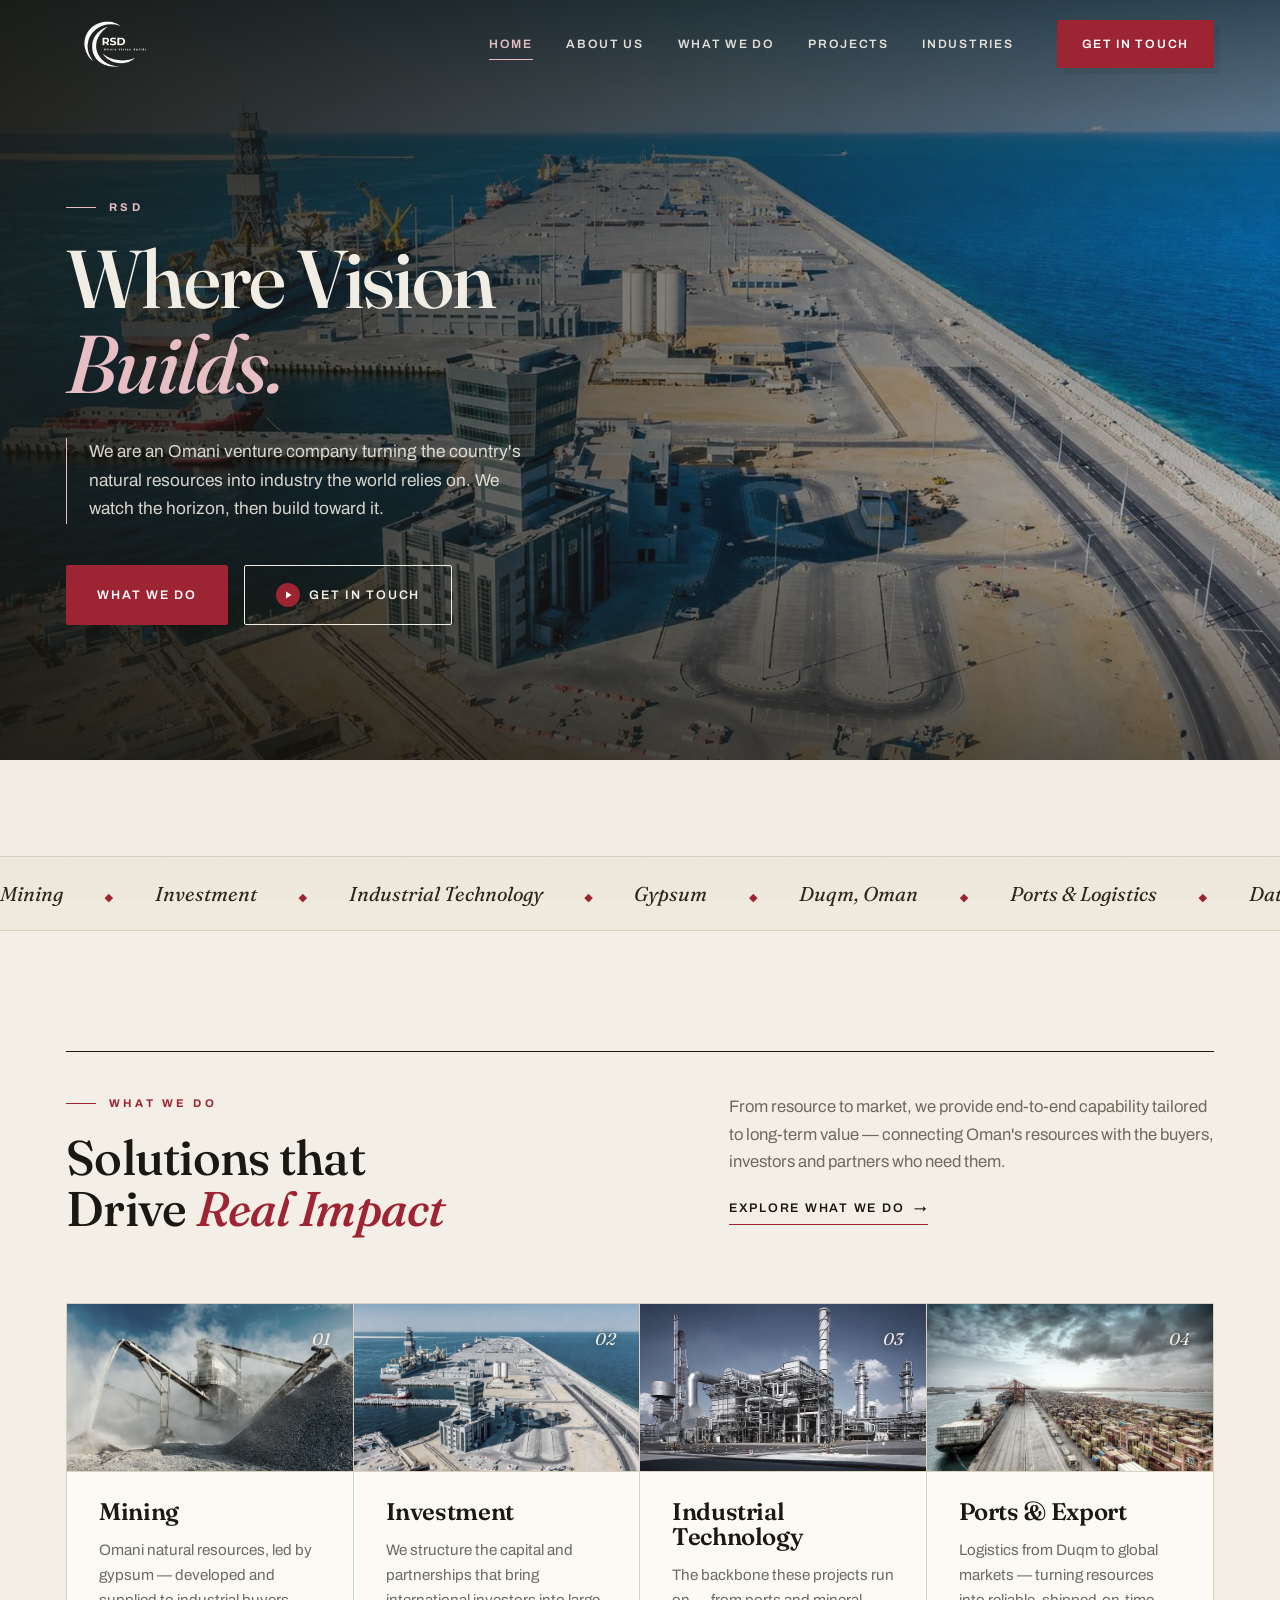
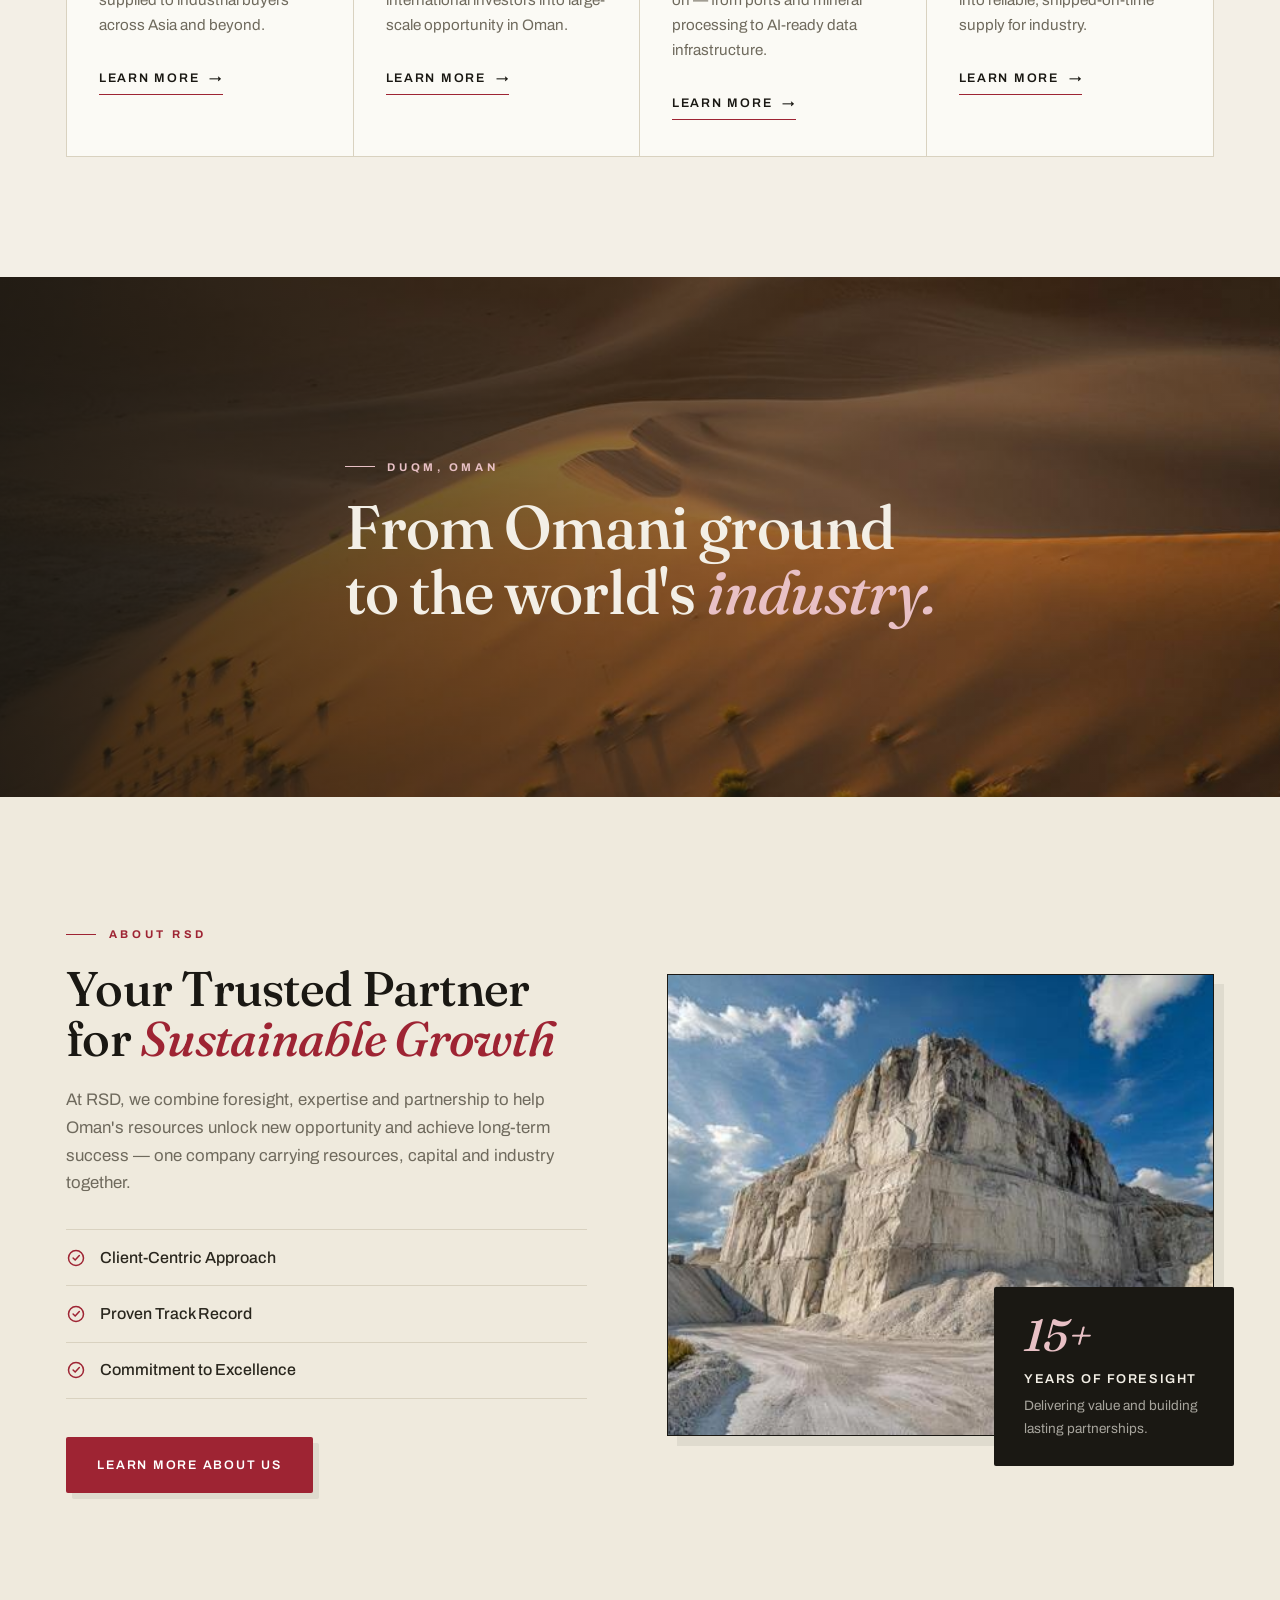
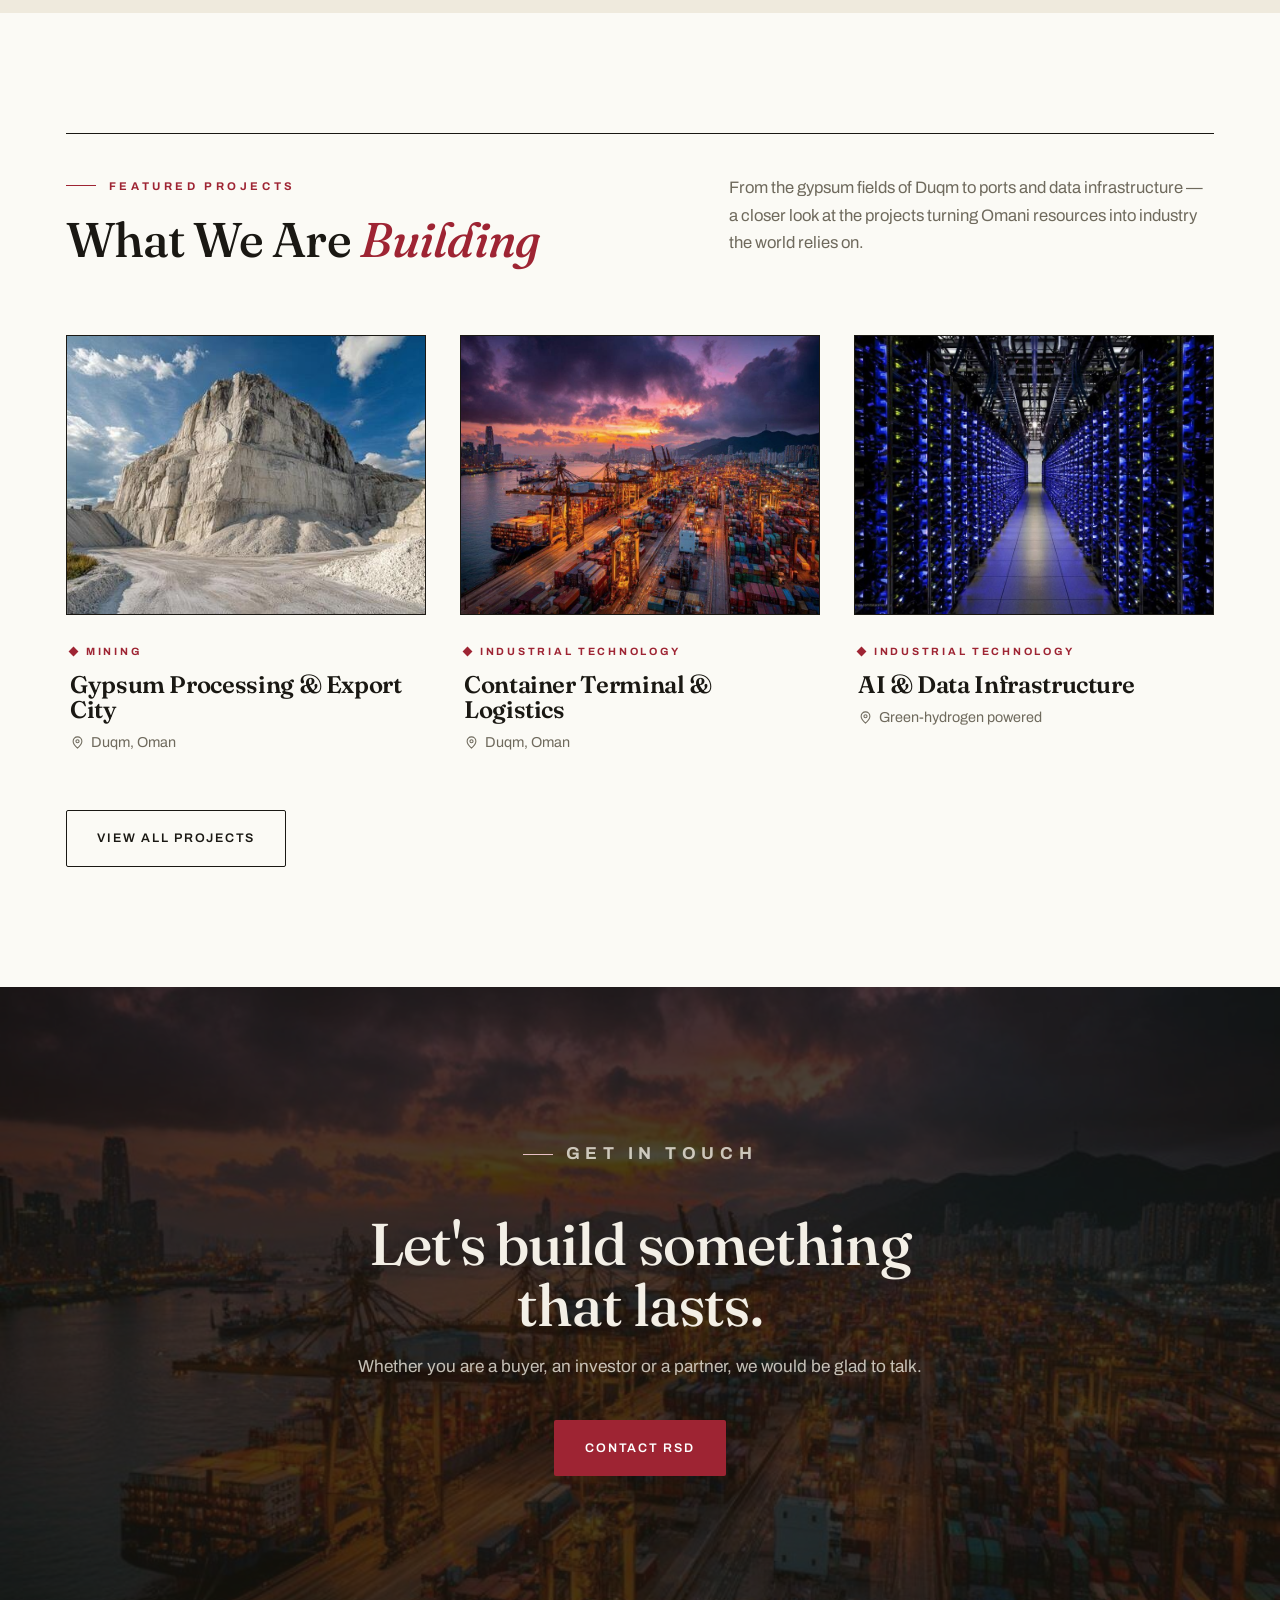
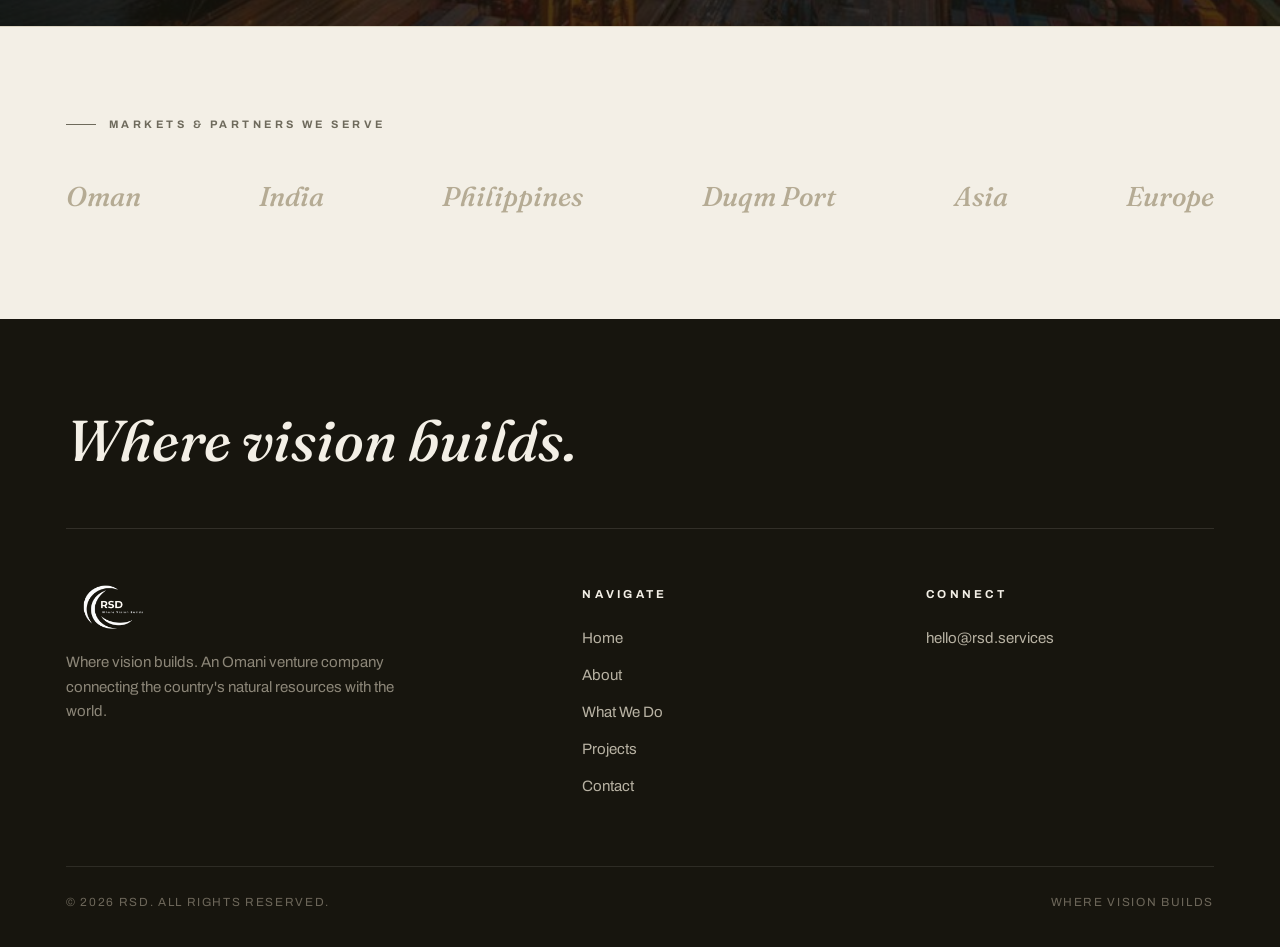
==== commit 0984acde: "Launch cleanup + SEO: remove placeholders, fix nav button contrast, mailto contact form, canonicals," ====
--- a/index.html
+++ b/index.html
@@ -3,10 +3,39 @@
 <head>
   <meta charset="UTF-8">
   <meta name="viewport" content="width=device-width, initial-scale=1.0">
-  <title>RSD | Where Vision Builds</title>
+  <title>RSD | Mining, Investment &amp; Industrial Technology in Oman</title>
   <meta name="description" content="RSD is an Omani venture company connecting the country's natural resources with international buyers and investors across mining, investment and industrial technology.">
   <link rel="stylesheet" href="home.css">
-  <link rel="icon" type="image/svg+xml" href="/favicon.svg">
+  <link rel="canonical" href="https://rsd.services/">
+<link rel="icon" type="image/png" href="/favicon.png">
+  <meta property="og:type" content="website">
+  <meta property="og:site_name" content="RSD">
+  <meta property="og:title" content="RSD | Where Vision Builds">
+  <meta property="og:description" content="RSD is an Omani venture company connecting the country's natural resources with international buyers and investors across mining, investment and industrial technology.">
+  <meta property="og:url" content="https://rsd.services/">
+  <meta property="og:image" content="https://rsd.services/og-image.png">
+  <meta property="og:image:width" content="1080">
+  <meta property="og:image:height" content="1080">
+  <meta name="twitter:card" content="summary_large_image">
+  <script type="application/ld+json">
+  {
+    "@context": "https://schema.org",
+    "@type": "Organization",
+    "name": "RSD",
+    "alternateName": "RSD — Where Vision Builds",
+    "slogan": "Where Vision Builds",
+    "url": "https://rsd.services/",
+    "logo": "https://rsd.services/og-image.png",
+    "email": "hello@rsd.services",
+    "description": "RSD is an Omani venture company connecting the country's natural resources with international buyers and investors across mining, investment and industrial technology.",
+    "address": {
+      "@type": "PostalAddress",
+      "addressLocality": "Duqm",
+      "addressCountry": "OM"
+    },
+    "knowsAbout": ["Mining", "Gypsum", "Investment", "Industrial Technology", "Ports and Logistics", "Data Infrastructure"]
+  }
+  </script>
 </head>
 <body class="hero-dark">
 
@@ -220,7 +249,6 @@
         <div class="footer-col">
           <h5>Connect</h5>
           <a href="mailto:hello@rsd.services">hello@rsd.services</a>
-          <a href="#">LinkedIn</a>
         </div>
       </div>
       <div class="footer-bottom">
--- a/home.css
+++ b/home.css
@@ -106,8 +106,9 @@
   content:"";position:absolute;left:0;bottom:-6px;width:0;height:1px;background:var(--teal);transition:width .3s;
 }
 .nav a:not(.btn):hover::after,.nav a[aria-current="page"]:not(.btn)::after{width:100%}
-.nav a:hover,.nav a[aria-current="page"]{color:var(--teal)}
+.nav a:not(.btn):hover,.nav a[aria-current="page"]:not(.btn){color:var(--teal)}
 .nav .btn{margin-left:.6rem;padding:.8rem 1.5rem}
+.nav a.btn--primary{color:#fff}
 .nav-toggle{display:none;flex-direction:column;gap:5px;background:none;border:0;cursor:pointer;padding:6px;z-index:70}
 .nav-toggle span{width:26px;height:2px;background:var(--ink);transition:.3s}
 
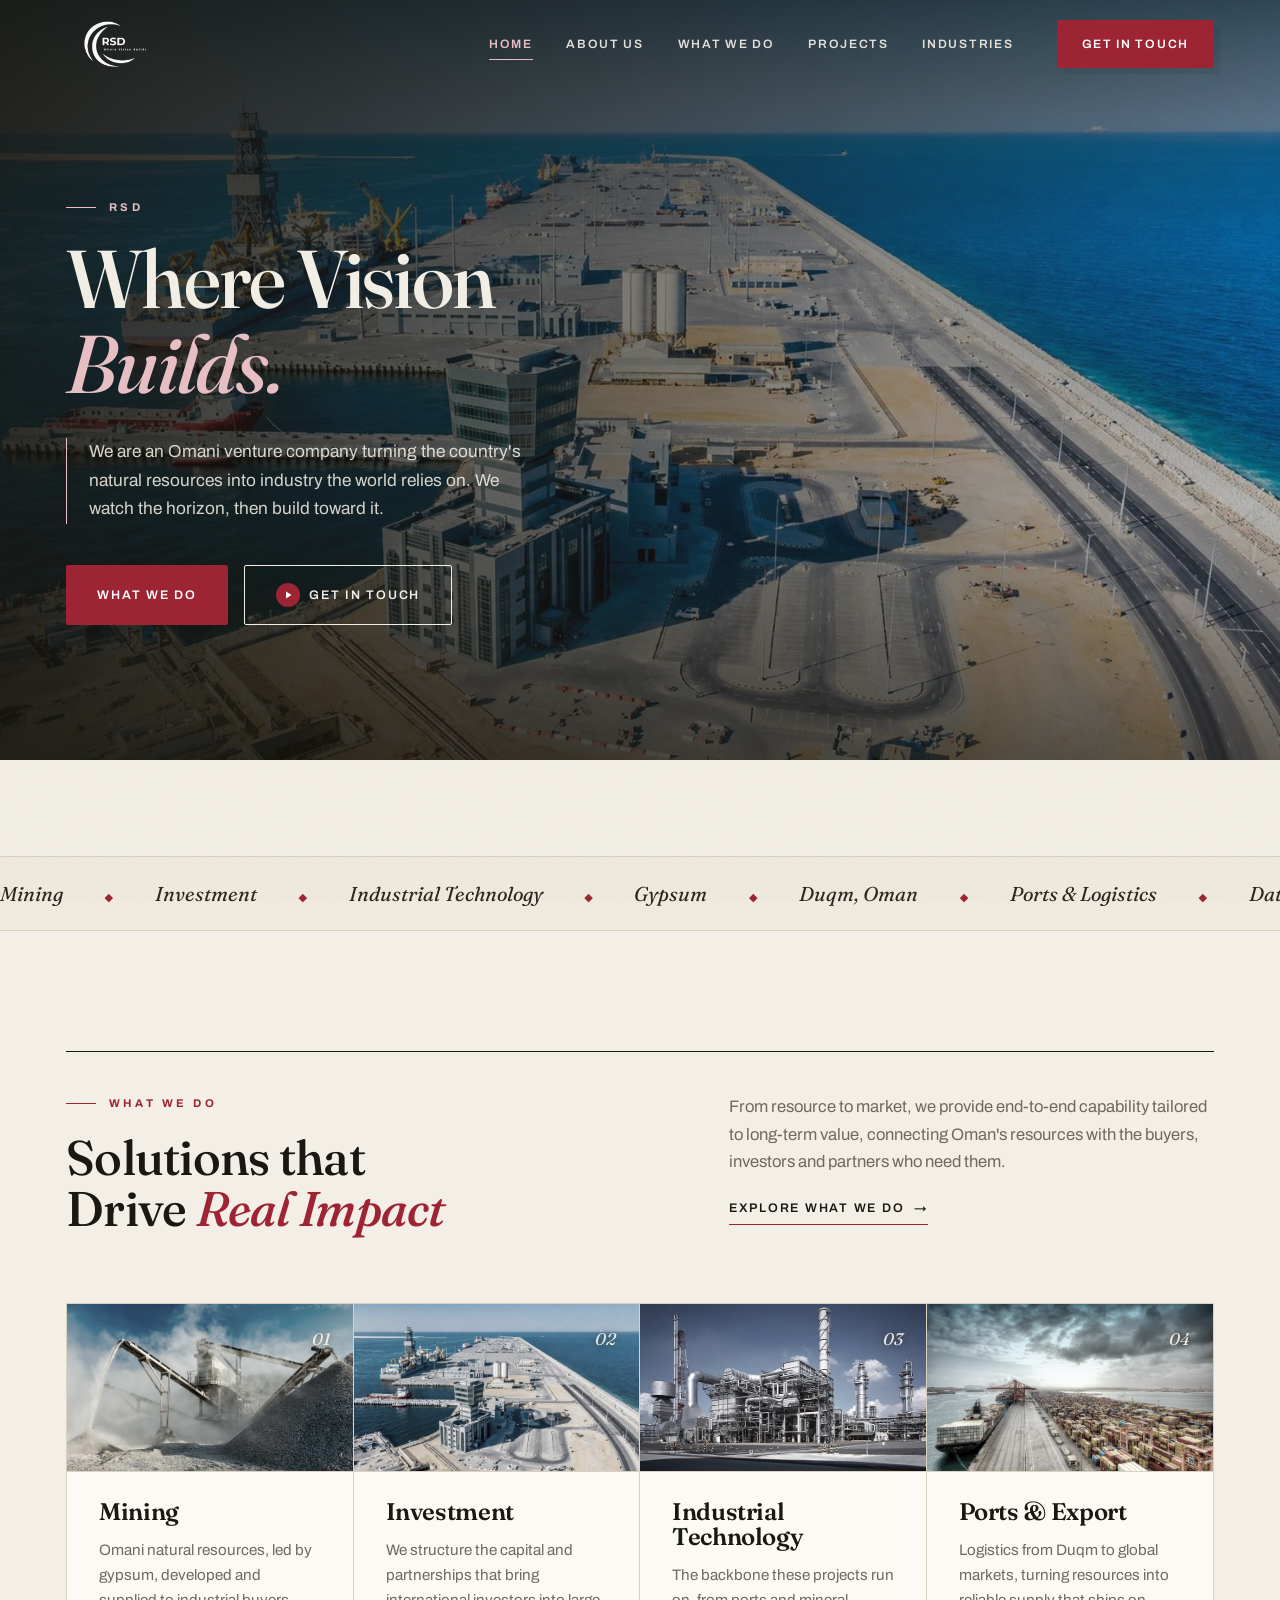
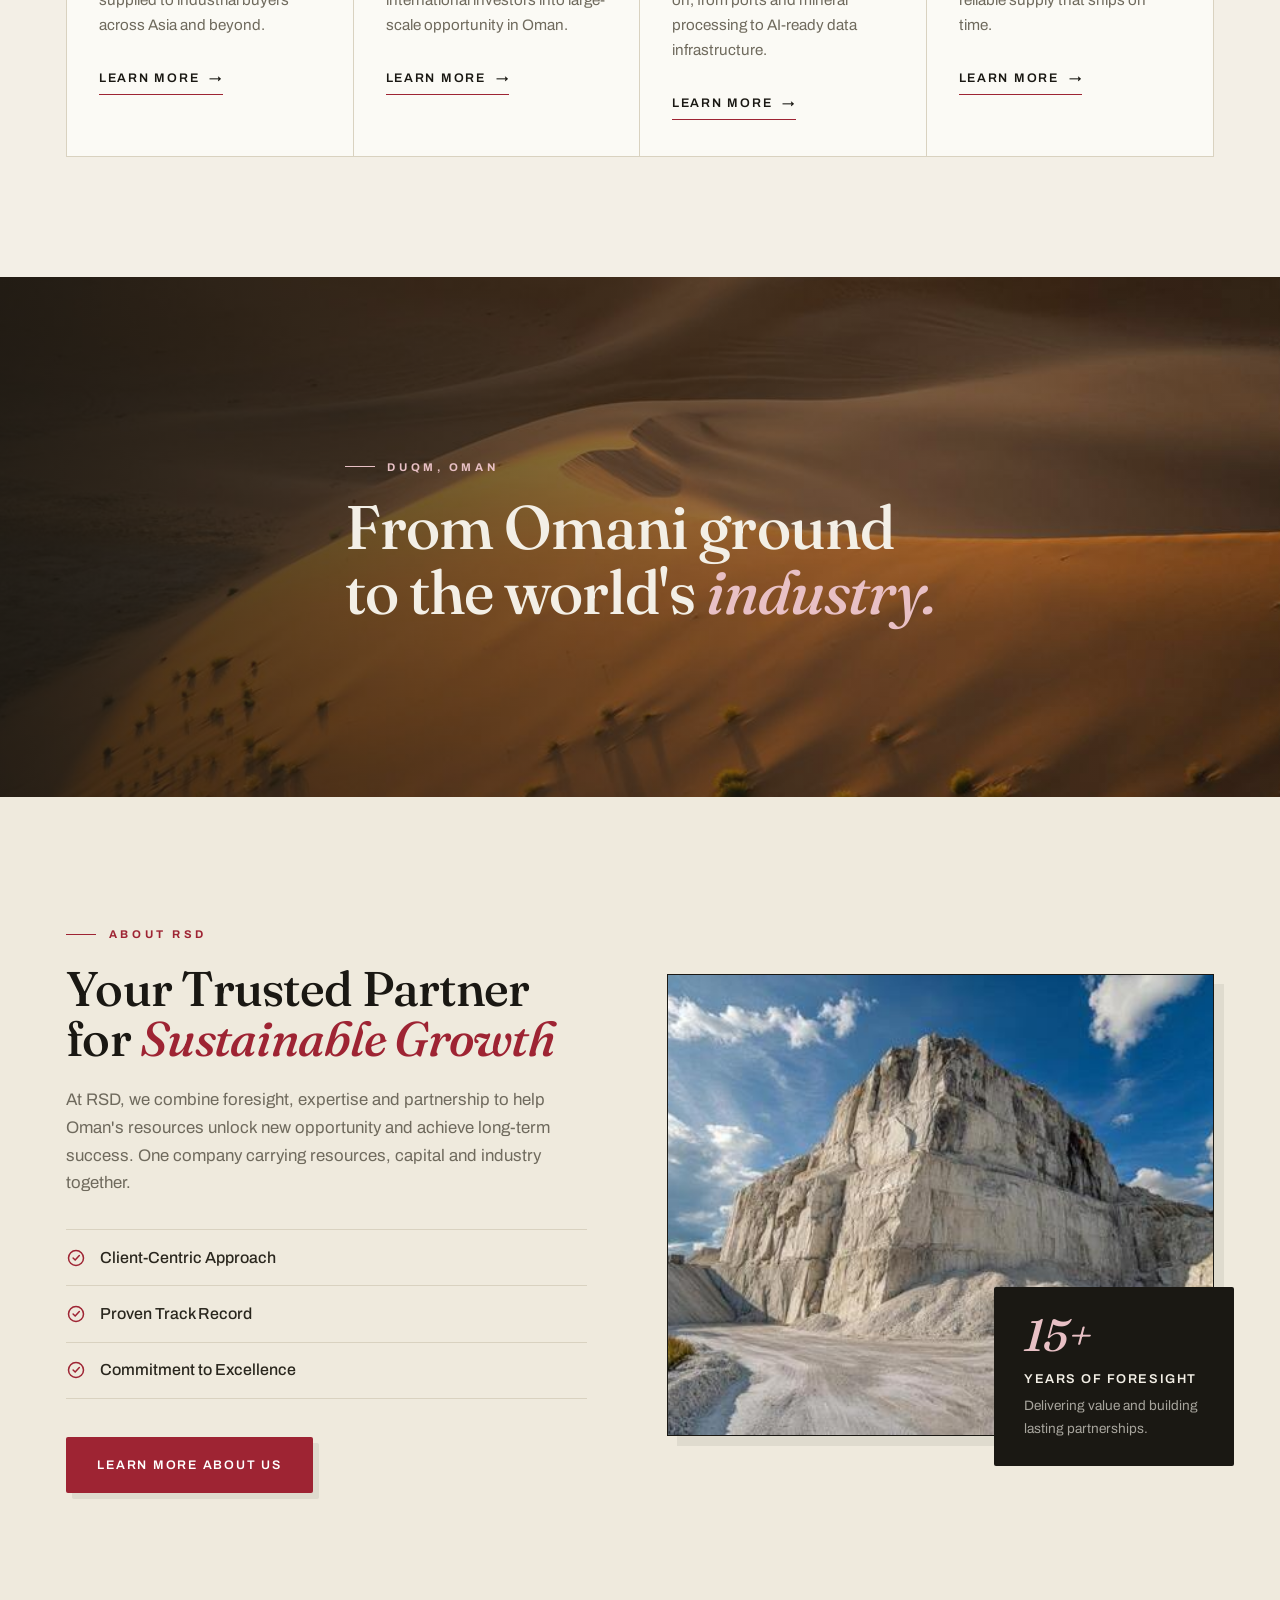
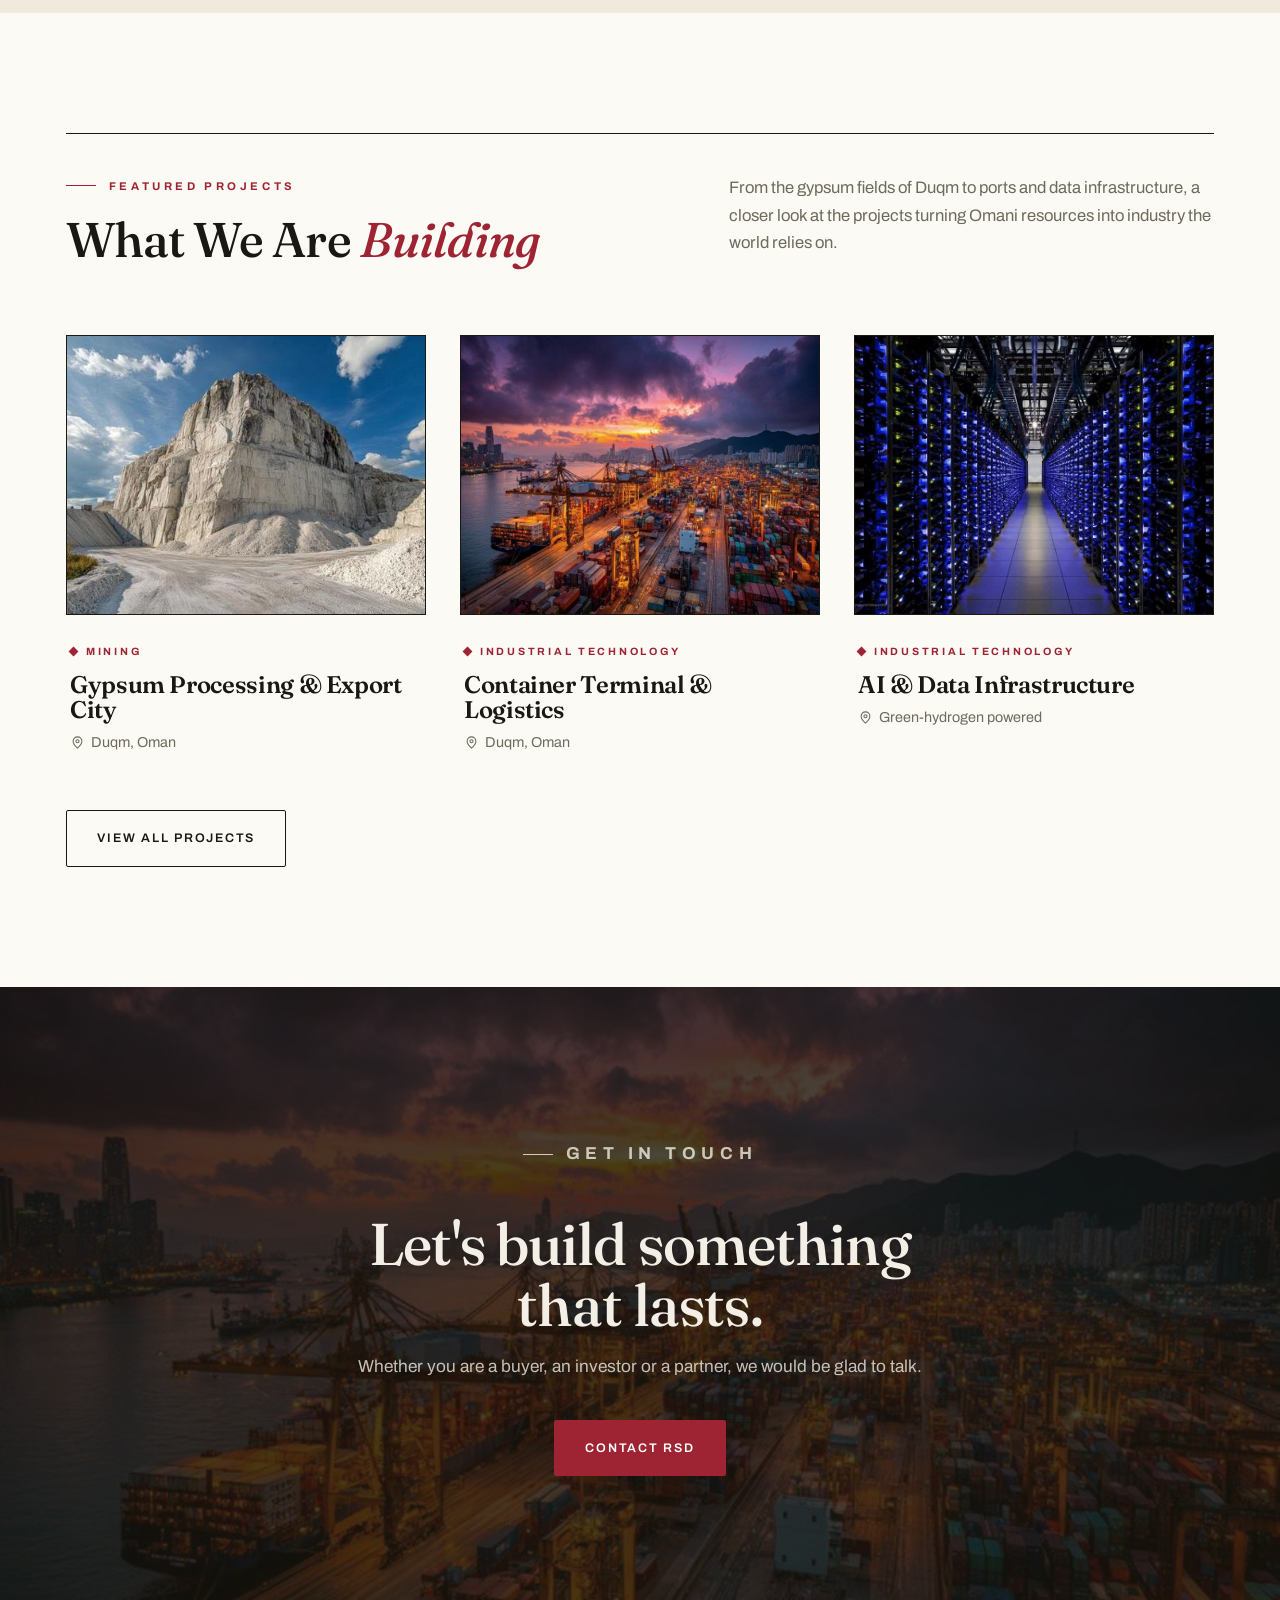
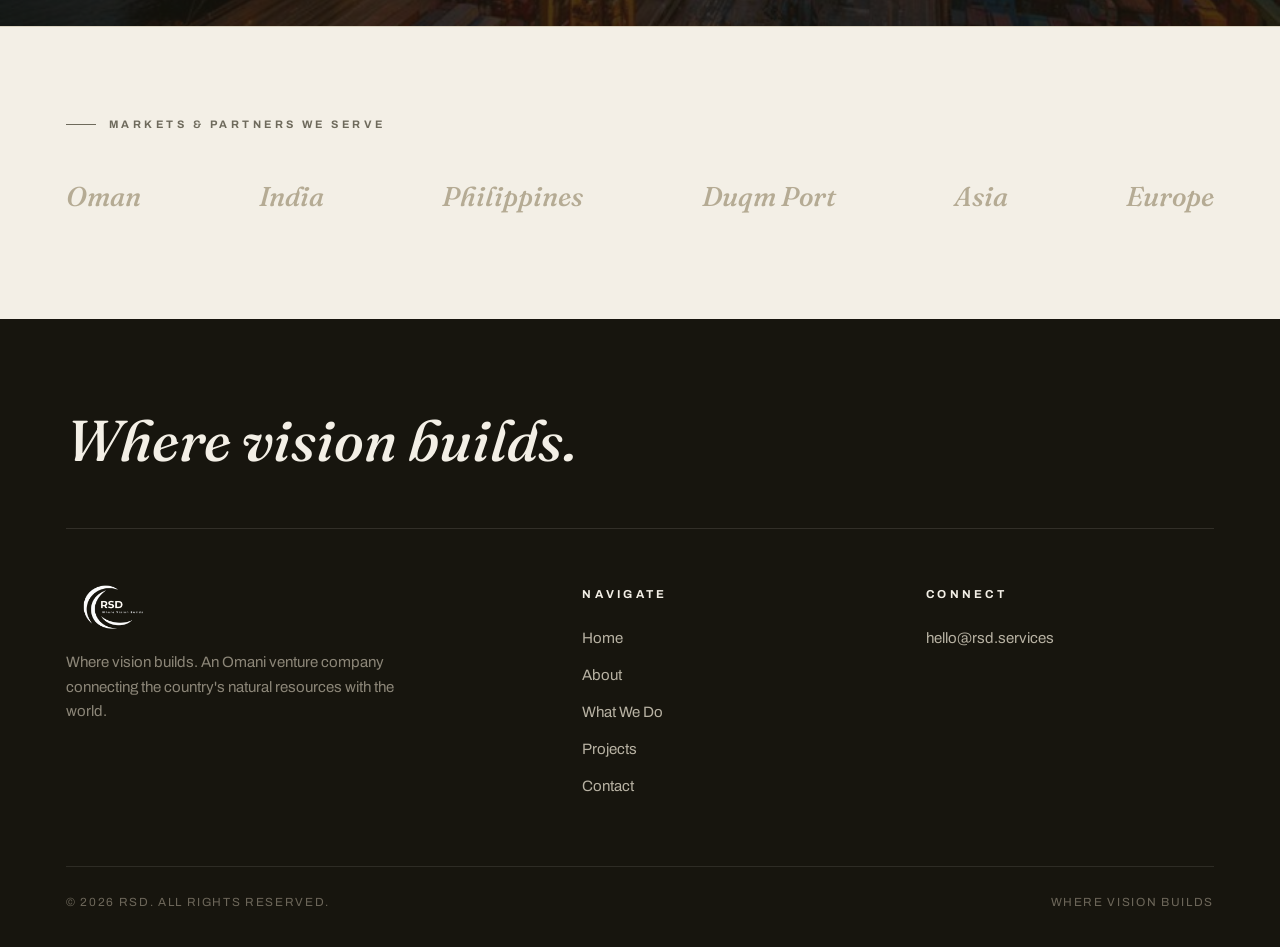
==== commit 59b46534: "Humanize copy: rewrite all em-dash sentences as natural prose Co-Authored-By: Claude Opus 4.8 <norep" ====
--- a/index.html
+++ b/index.html
@@ -22,7 +22,7 @@
     "@context": "https://schema.org",
     "@type": "Organization",
     "name": "RSD",
-    "alternateName": "RSD — Where Vision Builds",
+    "alternateName": "RSD, Where Vision Builds",
     "slogan": "Where Vision Builds",
     "url": "https://rsd.services/",
     "logo": "https://rsd.services/og-image.png",
@@ -90,7 +90,7 @@
           <h2>Solutions that<br>Drive <span class="accent">Real Impact</span></h2>
         </div>
         <div class="lead-row__aside reveal" data-delay="1">
-          <p>From resource to market, we provide end-to-end capability tailored to long-term value — connecting Oman's resources with the buyers, investors and partners who need them.</p>
+          <p>From resource to market, we provide end-to-end capability tailored to long-term value, connecting Oman's resources with the buyers, investors and partners who need them.</p>
           <a href="/what-we-do" class="textlink">Explore What We Do <span>&rarr;</span></a>
         </div>
       </div>
@@ -99,7 +99,7 @@
         <a href="/what-we-do#mining" class="scard reveal" data-delay="1">
           <figure class="scard__img"><img src="assets/crusher.jpg" alt="Gypsum crushing and processing" loading="lazy" decoding="async"></figure>
           <h3>Mining</h3>
-          <p>Omani natural resources, led by gypsum — developed and supplied to industrial buyers across Asia and beyond.</p>
+          <p>Omani natural resources, led by gypsum, developed and supplied to industrial buyers across Asia and beyond.</p>
           <span class="textlink">Learn More <span>&rarr;</span></span>
         </a>
         <a href="/what-we-do#investment" class="scard reveal" data-delay="2">
@@ -111,13 +111,13 @@
         <a href="/what-we-do#industrial-technology" class="scard reveal" data-delay="3">
           <figure class="scard__img"><img src="assets/processing-plant.jpg" alt="Industrial processing facility" loading="lazy" decoding="async"></figure>
           <h3>Industrial Technology</h3>
-          <p>The backbone these projects run on — from ports and mineral processing to AI-ready data infrastructure.</p>
+          <p>The backbone these projects run on, from ports and mineral processing to AI-ready data infrastructure.</p>
           <span class="textlink">Learn More <span>&rarr;</span></span>
         </a>
         <a href="/projects" class="scard reveal" data-delay="4">
           <figure class="scard__img"><img src="assets/port-salalah.jpg" alt="Omani port at work" loading="lazy" decoding="async"></figure>
           <h3>Ports &amp; Export</h3>
-          <p>Logistics from Duqm to global markets — turning resources into reliable, shipped-on-time supply for industry.</p>
+          <p>Logistics from Duqm to global markets, turning resources into reliable supply that ships on time.</p>
           <span class="textlink">Learn More <span>&rarr;</span></span>
         </a>
       </div>
@@ -139,7 +139,7 @@
       <div class="reveal">
         <p class="kicker">About RSD</p>
         <h2>Your Trusted Partner<br>for <span class="accent">Sustainable Growth</span></h2>
-        <p class="body">At RSD, we combine foresight, expertise and partnership to help Oman's resources unlock new opportunity and achieve long-term success — one company carrying resources, capital and industry together.</p>
+        <p class="body">At RSD, we combine foresight, expertise and partnership to help Oman's resources unlock new opportunity and achieve long-term success. One company carrying resources, capital and industry together.</p>
         <ul class="checklist">
           <li><svg viewBox="0 0 24 24" fill="none" stroke="currentColor" stroke-width="1.8" stroke-linecap="round" stroke-linejoin="round"><circle cx="12" cy="12" r="9"/><path d="m8.5 12 2.5 2.5L16 9"/></svg> Client-Centric Approach</li>
           <li><svg viewBox="0 0 24 24" fill="none" stroke="currentColor" stroke-width="1.8" stroke-linecap="round" stroke-linejoin="round"><circle cx="12" cy="12" r="9"/><path d="m8.5 12 2.5 2.5L16 9"/></svg> Proven Track Record</li>
@@ -169,7 +169,7 @@
           <h2>What We Are <span class="accent">Building</span></h2>
         </div>
         <div class="lead-row__aside reveal" data-delay="1">
-          <p>From the gypsum fields of Duqm to ports and data infrastructure — a closer look at the projects turning Omani resources into industry the world relies on.</p>
+          <p>From the gypsum fields of Duqm to ports and data infrastructure, a closer look at the projects turning Omani resources into industry the world relies on.</p>
         </div>
       </div>
       <div class="pcards">
--- a/home.css
+++ b/home.css
@@ -1,5 +1,5 @@
 /* =====================================================================
-   RSD — Site design system
+   RSD Site design system
    Editorial identity: Fraunces serif display, Archivo grotesque body,
    bone paper, ink, crimson. Hairlines, numerals, hard shadows, grain.
    ===================================================================== */
